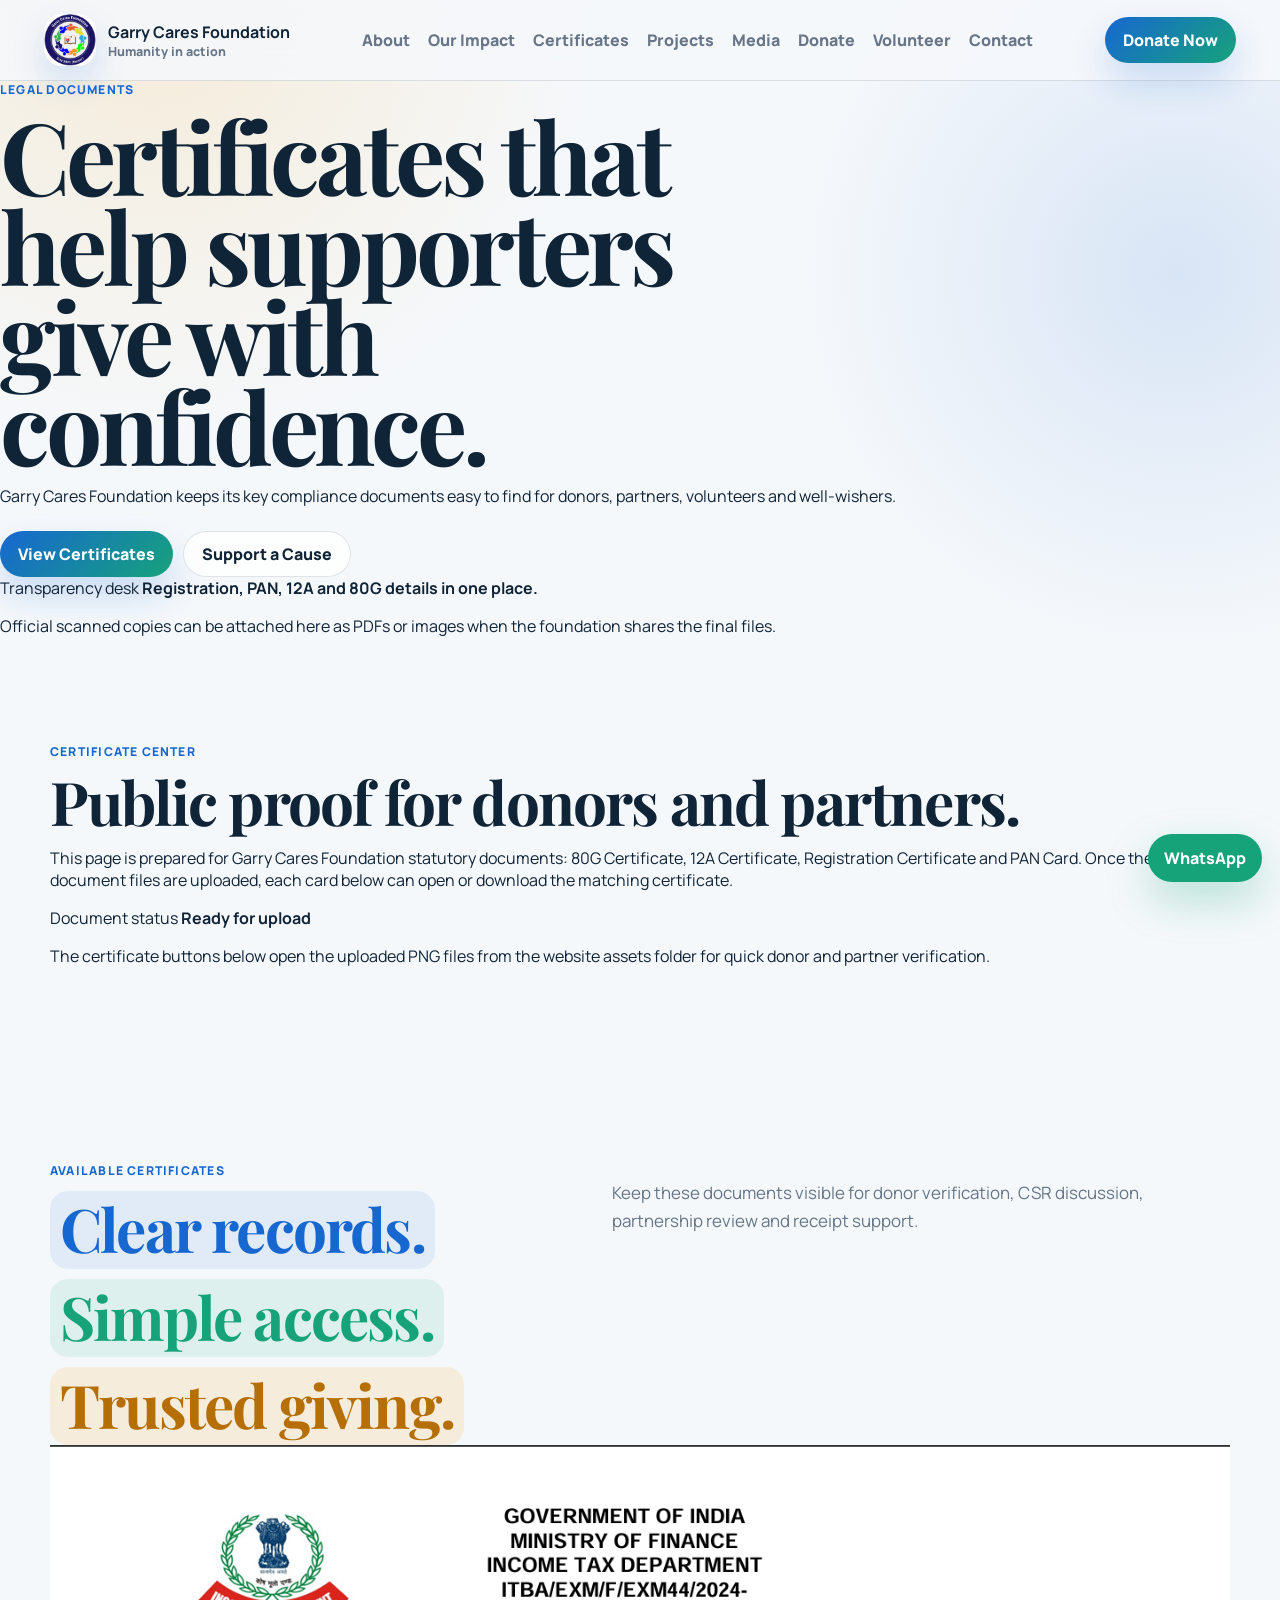
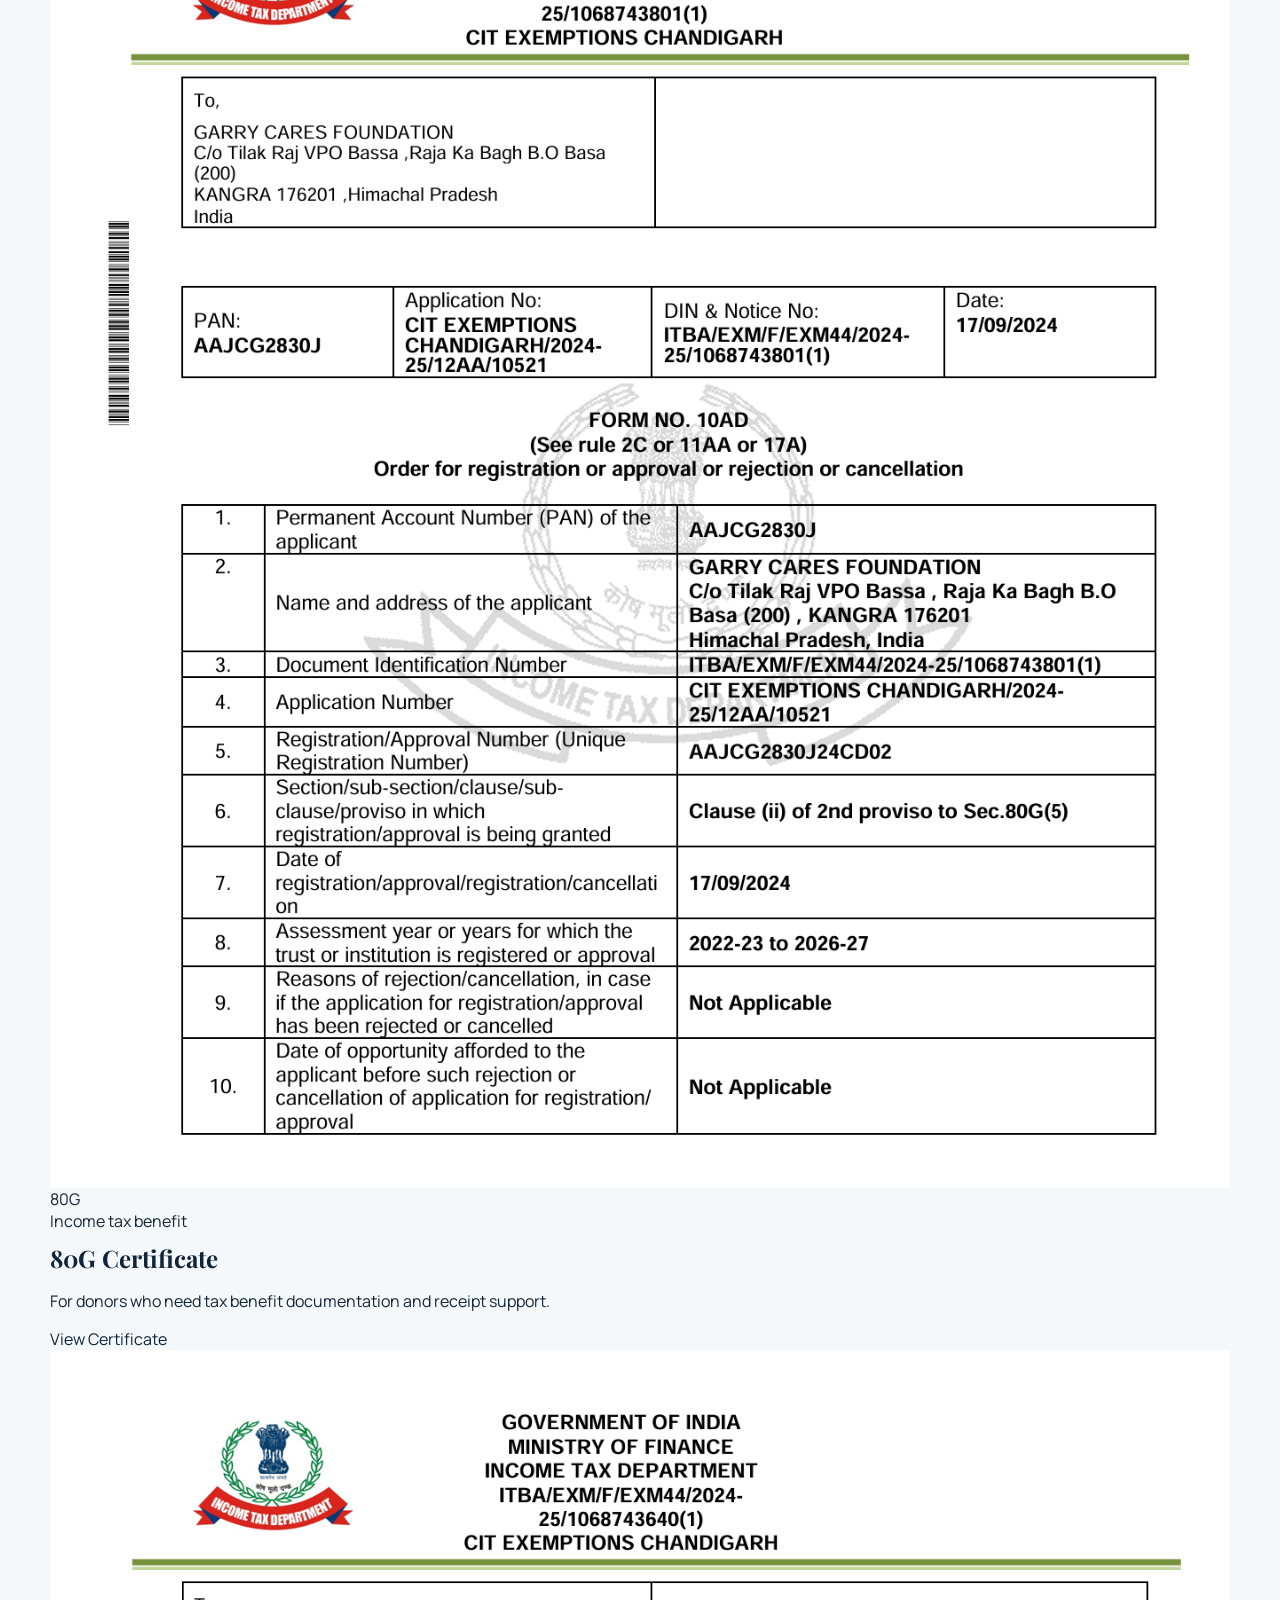
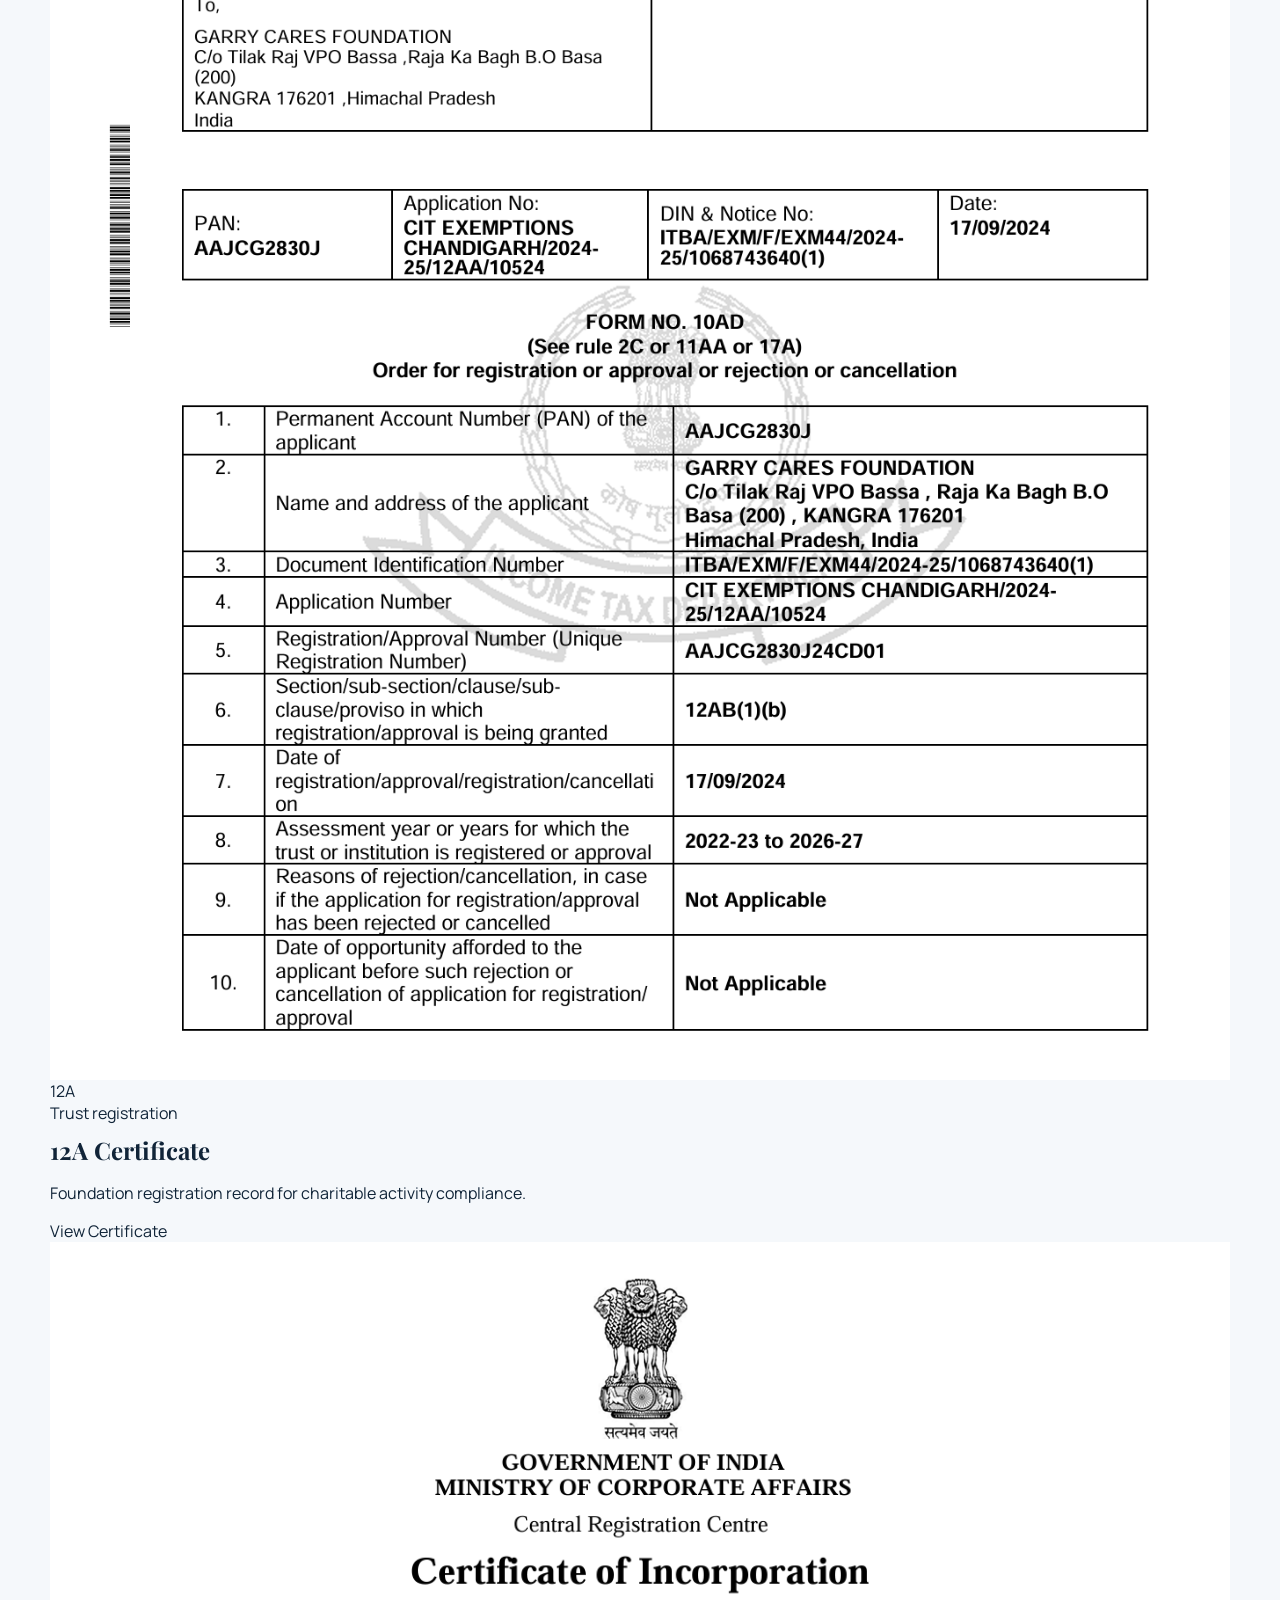
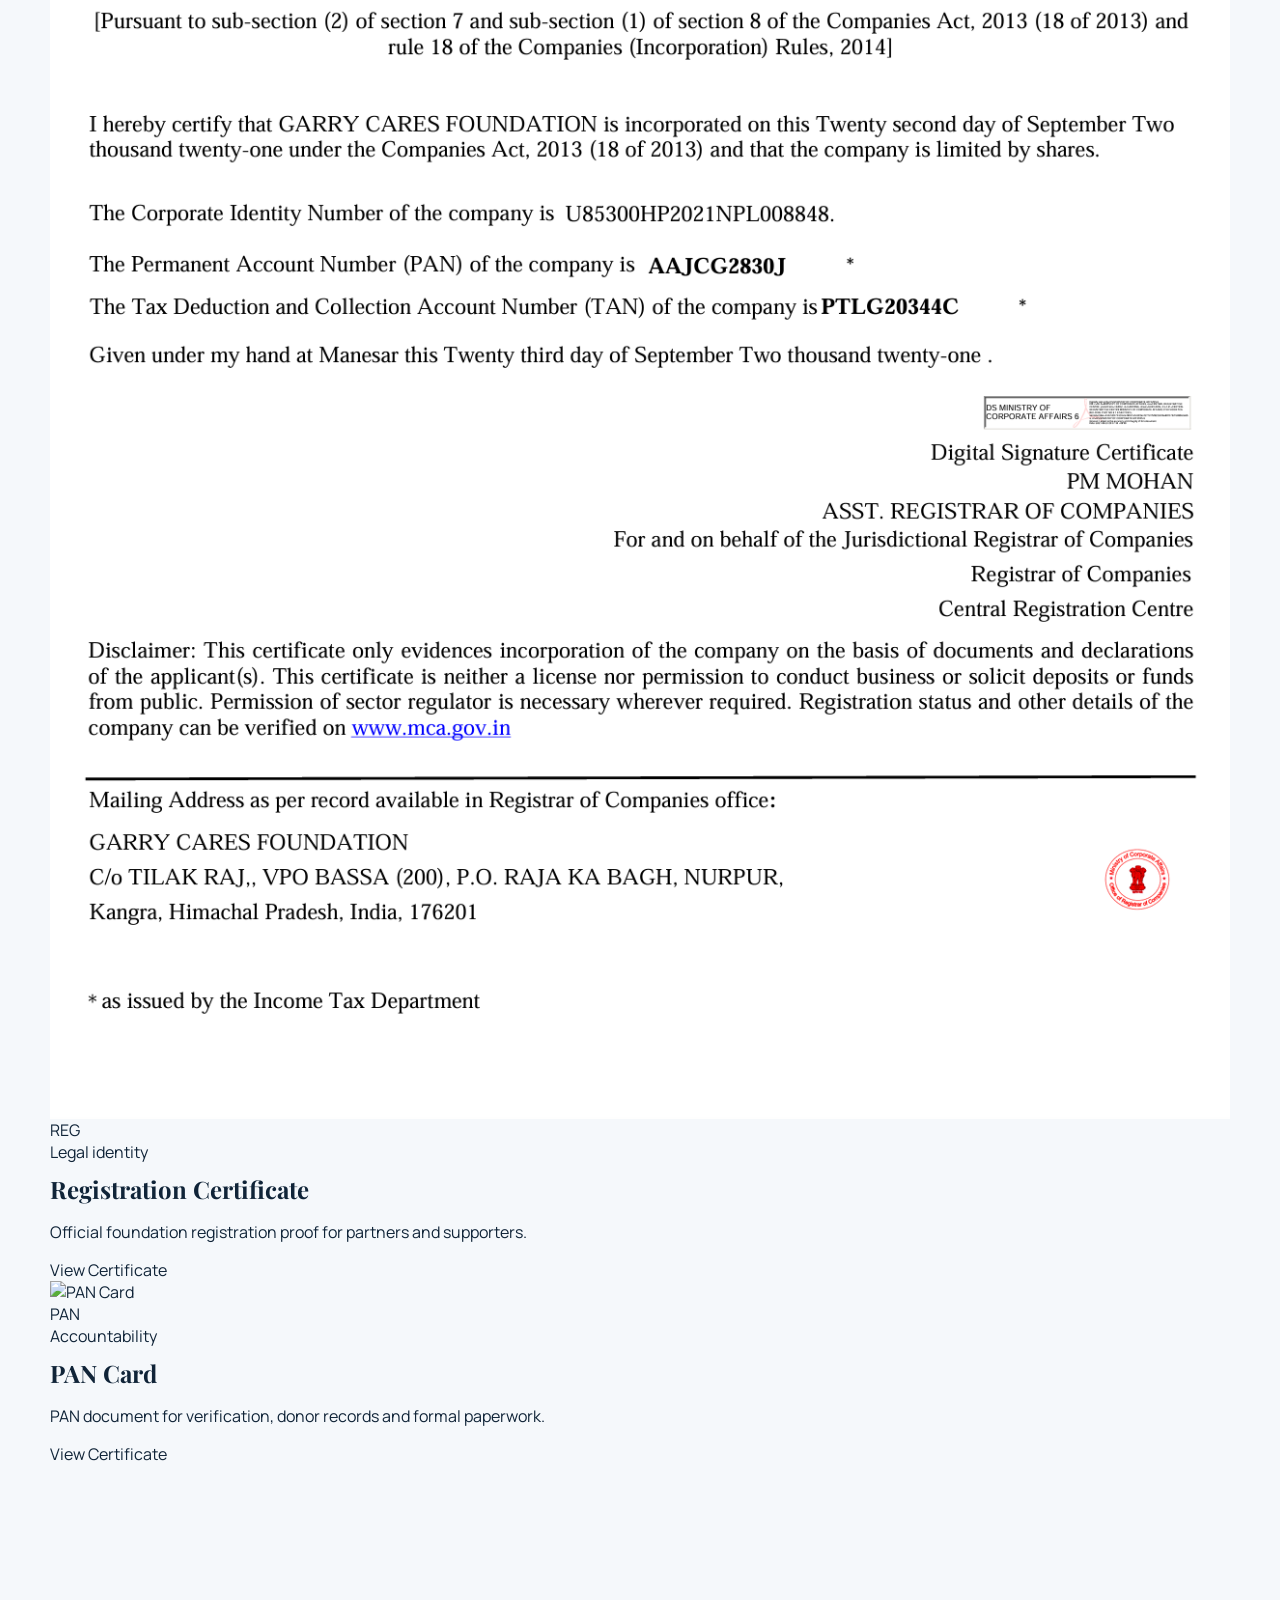
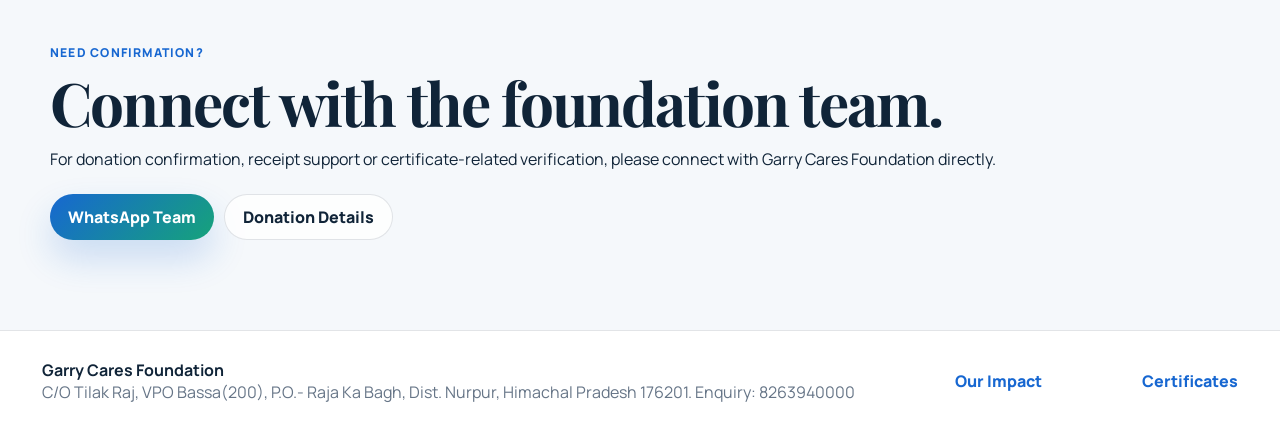
==== certificates.html @ b63470af "Add files via upload" ====
<!doctype html>
<html lang="en">
  <head>
    <meta charset="UTF-8" />
    <meta name="viewport" content="width=device-width, initial-scale=1.0" />
    <meta
      name="description"
      content="View Garry Cares Foundation certificates and statutory documents including 80G Certificate, 12A Certificate, Registration Certificate and PAN Card."
    />
    <title>Certificates | Garry Cares Foundation</title>
    <link rel="preconnect" href="https://fonts.googleapis.com" />
    <link rel="preconnect" href="https://fonts.gstatic.com" crossorigin />
    <link
      href="https://fonts.googleapis.com/css2?family=Manrope:wght@400;600;700;800&family=Playfair+Display:wght@700;800&display=swap"
      rel="stylesheet"
    />
    <link rel="stylesheet" href="styles.css" />
  </head>
  <body>
    <header class="site-header">
      <a class="brand" href="index.html" aria-label="Garry Cares Foundation home">
        <span class="brand-mark"><img src="assets/GCF_logo.png" alt="" /></span>
        <span><strong>Garry Cares Foundation</strong><small>Humanity in action</small></span>
      </a>
      <nav class="desktop-nav" aria-label="Primary navigation">
        <a href="index.html#about">About</a>
        <a href="impact.html">Our Impact</a>
        <a href="certificates.html" aria-current="page">Certificates</a>
        <a href="index.html#projects">Projects</a>
        <a href="media.html">Media</a>
        <a href="donate.html">Donate</a>
        <a href="index.html#volunteer">Volunteer</a>
        <a href="index.html#contact">Contact</a>
      </nav>
      <a class="header-cta" href="donate.html">Donate Now</a>
      <button class="menu-button" type="button" aria-label="Open menu" aria-expanded="false"><span></span><span></span><span></span></button>
    </header>

    <nav class="mobile-menu" aria-label="Mobile navigation" hidden>
      <a href="index.html#about">About</a>
      <a href="impact.html">Our Impact</a>
      <a href="certificates.html" aria-current="page">Certificates</a>
      <a href="index.html#projects">Projects</a>
      <a href="media.html">Media</a>
      <a href="donate.html">Donate</a>
      <a href="index.html#volunteer">Volunteer</a>
      <a href="index.html#contact">Contact</a>
    </nav>

    <main>
      <section class="certificates-hero">
        <div>
          <p class="eyebrow">Legal documents</p>
          <h1>Certificates that help supporters give with confidence.</h1>
          <p>
            Garry Cares Foundation keeps its key compliance documents easy to
            find for donors, partners, volunteers and well-wishers.
          </p>
          <div class="hero-actions">
            <a class="primary-button" href="#certificate-list">View Certificates</a>
            <a class="secondary-button" href="donate.html">Support a Cause</a>
          </div>
        </div>
        <aside class="certificate-trust-card">
          <span>Transparency desk</span>
          <strong>Registration, PAN, 12A and 80G details in one place.</strong>
          <p>
            Official scanned copies can be attached here as PDFs or images when
            the foundation shares the final files.
          </p>
        </aside>
      </section>

      <section class="section certificate-intro-section">
        <div class="certificate-intro-card">
          <p class="eyebrow">Certificate center</p>
          <h2>Public proof for donors and partners.</h2>
          <p>
            This page is prepared for Garry Cares Foundation statutory documents:
            80G Certificate, 12A Certificate, Registration Certificate and PAN
            Card. Once the official document files are uploaded, each card below
            can open or download the matching certificate.
          </p>
        </div>
        <div class="certificate-note-card">
          <span>Document status</span>
          <strong>Ready for upload</strong>
          <p>
            The certificate buttons below open the uploaded PNG files from the
            website assets folder for quick donor and partner verification.
          </p>
        </div>
      </section>

      <section class="section certificates-section" id="certificate-list">
        <div class="section-heading">
          <div>
            <p class="eyebrow">Available certificates</p>
            <h2 class="color-statement">
              <span>Clear records.</span>
              <span>Simple access.</span>
              <span>Trusted giving.</span>
            </h2>
          </div>
          <p>
            Keep these documents visible for donor verification, CSR discussion,
            partnership review and receipt support.
          </p>
        </div>

        <div class="certificate-grid">
          <article class="certificate-card certificate-80g">
            <a class="certificate-preview" href="assets/80%20G%20Gertificate.png" target="_blank" rel="noopener noreferrer" aria-label="Open 80G Certificate">
              <img src="assets/80%20G%20Gertificate.png" alt="80G Certificate" />
            </a>
            <div class="certificate-icon">80G</div>
            <span>Income tax benefit</span>
            <h3>80G Certificate</h3>
            <p>For donors who need tax benefit documentation and receipt support.</p>
            <a class="certificate-action" href="assets/80%20G%20Gertificate.png" target="_blank" rel="noopener noreferrer">View Certificate</a>
          </article>
          <article class="certificate-card certificate-12a">
            <a class="certificate-preview" href="assets/12%20A%20Certificate.png" target="_blank" rel="noopener noreferrer" aria-label="Open 12A Certificate">
              <img src="assets/12%20A%20Certificate.png" alt="12A Certificate" />
            </a>
            <div class="certificate-icon">12A</div>
            <span>Trust registration</span>
            <h3>12A Certificate</h3>
            <p>Foundation registration record for charitable activity compliance.</p>
            <a class="certificate-action" href="assets/12%20A%20Certificate.png" target="_blank" rel="noopener noreferrer">View Certificate</a>
          </article>
          <article class="certificate-card certificate-registration">
            <a class="certificate-preview" href="assets/Registration.png" target="_blank" rel="noopener noreferrer" aria-label="Open Registration Certificate">
              <img src="assets/Registration.png" alt="Registration Certificate" />
            </a>
            <div class="certificate-icon">REG</div>
            <span>Legal identity</span>
            <h3>Registration Certificate</h3>
            <p>Official foundation registration proof for partners and supporters.</p>
            <a class="certificate-action" href="assets/Registration.png" target="_blank" rel="noopener noreferrer">View Certificate</a>
          </article>
          <article class="certificate-card certificate-pan">
            <a class="certificate-preview" href="assets/pan%20card.png" target="_blank" rel="noopener noreferrer" aria-label="Open PAN Card">
              <img src="assets/pan%20card.png" alt="PAN Card" />
            </a>
            <div class="certificate-icon">PAN</div>
            <span>Accountability</span>
            <h3>PAN Card</h3>
            <p>PAN document for verification, donor records and formal paperwork.</p>
            <a class="certificate-action" href="assets/pan%20card.png" target="_blank" rel="noopener noreferrer">View Certificate</a>
          </article>
        </div>
      </section>

      <section class="section certificate-help-section">
        <div>
          <p class="eyebrow">Need confirmation?</p>
          <h2>Connect with the foundation team.</h2>
        </div>
        <div class="certificate-help-card">
          <p>
            For donation confirmation, receipt support or certificate-related
            verification, please connect with Garry Cares Foundation directly.
          </p>
          <div class="hero-actions">
            <a class="primary-button" href="https://wa.me/918263940000?text=Hello%20Garry%20Cares%20Foundation%2C%20I%20want%20certificate%20verification%20support" target="_blank" rel="noopener noreferrer">WhatsApp Team</a>
            <a class="secondary-button" href="donate.html">Donation Details</a>
          </div>
        </div>
      </section>
    </main>

    <a class="whatsapp-float" href="https://wa.me/918263940000?text=Hello%20Garry%20Cares%20Foundation%2C%20I%20want%20to%20connect" target="_blank" rel="noopener noreferrer">WhatsApp</a>

    <footer class="site-footer">
      <div>
        <strong>Garry Cares Foundation</strong>
        <span>C/O Tilak Raj, VPO Bassa(200), P.O.- Raja Ka Bagh, Dist. Nurpur, Himachal Pradesh 176201. Enquiry: 8263940000</span>
      </div>
      <a href="impact.html">Our Impact</a>
      <a href="certificates.html">Certificates</a>
    </footer>

    <script src="script.js"></script>
  </body>
</html>
---- styles.css ----
:root {
  --ink: #102438;
  --muted: #667587;
  --paper: #ffffff;
  --soft: #f5f8fb;
  --line: rgba(16, 36, 56, 0.12);
  --blue: #1767d1;
  --green: #16a37a;
  --gold: #f5b84b;
  --coral: #e96f5b;
  --shadow: 0 28px 80px rgba(16, 36, 56, 0.13);
  --radius: 24px;
}

* {
  box-sizing: border-box;
}

html {
  scroll-behavior: smooth;
}

body {
  margin: 0;
  color: var(--ink);
  background:
    radial-gradient(circle at 12% 0%, rgba(245, 184, 75, 0.2), transparent 28rem),
    radial-gradient(circle at 92% 4%, rgba(23, 103, 209, 0.13), transparent 24rem),
    var(--soft);
  font-family: "Manrope", system-ui, sans-serif;
}

img {
  display: block;
  width: 100%;
}

a {
  color: inherit;
  text-decoration: none;
}

.site-header {
  position: sticky;
  z-index: 10;
  top: 0;
  display: flex;
  align-items: center;
  justify-content: space-between;
  gap: 18px;
  padding: 14px clamp(16px, 4vw, 44px);
  border-bottom: 1px solid var(--line);
  background: rgba(245, 248, 251, 0.88);
  backdrop-filter: blur(18px);
}

.brand {
  display: inline-flex;
  align-items: center;
  gap: 12px;
  min-width: 0;
}

.brand-mark {
  display: grid;
  width: 52px;
  height: 52px;
  place-items: center;
  border-radius: 18px;
  background: #fff;
  box-shadow: 0 16px 34px rgba(23, 103, 209, 0.16);
}

.brand-mark img {
  width: 100%;
  height: 100%;
  border-radius: inherit;
  object-fit: contain;
}

.brand strong,
.brand small {
  display: block;
}

.brand small {
  color: var(--muted);
  font-size: 0.78rem;
  font-weight: 800;
}

.desktop-nav {
  display: flex;
  flex-wrap: wrap;
  justify-content: center;
  gap: 10px 18px;
  color: var(--muted);
  font-weight: 900;
}

.desktop-nav a:hover {
  color: var(--blue);
}

.primary-button,
.secondary-button,
.header-cta {
  display: inline-flex;
  align-items: center;
  justify-content: center;
  min-height: 46px;
  border-radius: 999px;
  padding: 0 18px;
  font-weight: 900;
  text-align: center;
}

.primary-button,
.header-cta {
  border: 0;
  color: #fff;
  background: linear-gradient(135deg, var(--blue), var(--green));
  box-shadow: 0 18px 36px rgba(23, 103, 209, 0.2);
  transition: transform 0.2s ease, box-shadow 0.2s ease, filter 0.2s ease;
}

.secondary-button {
  border: 1px solid var(--line);
  background: rgba(255, 255, 255, 0.78);
  transition: transform 0.2s ease, border-color 0.2s ease, background 0.2s ease;
}

.primary-button:hover,
.header-cta:hover {
  transform: translateY(-2px);
  box-shadow: 0 22px 46px rgba(23, 103, 209, 0.28);
  filter: saturate(1.08);
}

.secondary-button:hover {
  transform: translateY(-2px);
  border-color: rgba(23, 103, 209, 0.28);
  background: #fff;
}

.menu-button {
  display: none;
  width: 44px;
  height: 44px;
  border: 1px solid var(--line);
  border-radius: 14px;
  background: var(--paper);
}

.menu-button span {
  display: block;
  width: 18px;
  height: 2px;
  margin: 5px auto;
  background: var(--ink);
}

.mobile-menu {
  position: fixed;
  z-index: 9;
  top: 81px;
  left: 0;
  right: 0;
  display: grid;
  gap: 8px;
  padding: 14px;
  border-bottom: 1px solid var(--line);
  background: rgba(245, 248, 251, 0.96);
}

.mobile-menu[hidden] {
  display: none;
}

.mobile-menu a {
  border: 1px solid var(--line);
  border-radius: 14px;
  background: var(--paper);
  padding: 12px;
  font-weight: 900;
}

.hero,
.section {
  width: min(1180px, calc(100% - 32px));
  margin: 0 auto;
}

.hero {
  display: grid;
  grid-template-columns: minmax(0, 0.95fr) minmax(330px, 0.75fr);
  gap: clamp(24px, 5vw, 64px);
  align-items: center;
  min-height: calc(100vh - 82px);
  padding: 44px 0;
}

.eyebrow {
  margin: 0 0 12px;
  color: var(--blue);
  font-size: 0.76rem;
  font-weight: 900;
  letter-spacing: 0.1em;
  text-transform: uppercase;
}

h1,
h2,
h3 {
  font-family: "Playfair Display", Georgia, serif;
}

h1 {
  max-width: 830px;
  margin: 0;
  font-size: clamp(3.2rem, 7.8vw, 7rem);
  line-height: 0.9;
  letter-spacing: -0.04em;
}

h2 {
  margin: 0;
  font-size: clamp(2rem, 4.7vw, 4.4rem);
  line-height: 0.98;
  letter-spacing: -0.03em;
}

.color-statement {
  display: flex;
  flex-wrap: wrap;
  gap: 10px 14px;
  line-height: 1.08;
}

.color-statement span {
  position: relative;
  display: inline-block;
  border-radius: 18px;
  padding: 5px 10px 8px;
}

.color-statement span:nth-child(1) {
  color: var(--blue);
  background: rgba(23, 103, 209, 0.09);
}

.color-statement span:nth-child(2) {
  color: var(--green);
  background: rgba(22, 163, 122, 0.1);
}

.color-statement span:nth-child(3) {
  color: #b56f06;
  background: rgba(245, 184, 75, 0.18);
}

h3 {
  margin: 10px 0 8px;
  font-size: 1.5rem;
}

.hero-copy > p:not(.eyebrow),
.section-heading > p,
.tracker-copy p,
.donate-copy p,
.volunteer-copy p,
.founder-card p {
  color: var(--muted);
  font-size: 1.06rem;
  line-height: 1.65;
}

.hero-actions,
.trust-strip {
  display: flex;
  flex-wrap: wrap;
  gap: 10px;
  margin-top: 24px;
}

.trust-strip span {
  border: 1px solid var(--line);
  border-radius: 999px;
  background: rgba(255, 255, 255, 0.75);
  padding: 9px 12px;
  color: var(--muted);
  font-weight: 900;
  transition: transform 0.2s ease, color 0.2s ease, border-color 0.2s ease;
}

.trust-strip span:hover {
  transform: translateY(-3px);
  border-color: rgba(22, 163, 122, 0.3);
  color: var(--green);
}

.hero-panel {
  position: relative;
  min-height: 580px;
  overflow: hidden;
  border: 1px solid var(--line);
  border-radius: 34px;
  background: var(--paper);
  box-shadow: var(--shadow);
  transition: transform 0.28s ease, box-shadow 0.28s ease;
}

.hero-panel:hover {
  transform: translateY(-6px);
  box-shadow: 0 34px 90px rgba(16, 36, 56, 0.18);
}

.hero-image {
  height: 100%;
  min-height: 580px;
  background:
    linear-gradient(180deg, transparent 42%, rgba(16, 36, 56, 0.7)),
    url("https://images.unsplash.com/photo-1488521787991-ed7bbaae773c?auto=format&fit=crop&w=1100&q=80") center/cover;
}

.impact-ticket {
  position: absolute;
  left: 18px;
  right: 18px;
  bottom: 18px;
  border: 1px solid rgba(255, 255, 255, 0.6);
  border-radius: 24px;
  background: rgba(255, 255, 255, 0.88);
  backdrop-filter: blur(14px);
  padding: 18px;
  box-shadow: 0 22px 50px rgba(16, 36, 56, 0.2);
}

.impact-ticket span,
.project-grid span,
.founder-card span,
.testimonial-card span {
  color: var(--blue);
  font-size: 0.75rem;
  font-weight: 900;
  letter-spacing: 0.08em;
  text-transform: uppercase;
}

.impact-ticket strong {
  display: block;
  margin: 8px 0 6px;
  font-size: 1.35rem;
}

.section {
  padding: clamp(48px, 7vw, 90px) 0;
}

.section-heading,
.tracker-section,
.donate-section,
.about-section,
.founder-section,
.volunteer-section {
  display: grid;
  grid-template-columns: minmax(0, 0.78fr) minmax(320px, 0.9fr);
  gap: 26px;
  align-items: start;
}

.stats-grid,
.project-grid,
.about-values-grid,
.transparency-grid {
  display: grid;
  gap: 16px;
  margin-top: 28px;
}

.stats-grid {
  grid-template-columns: repeat(4, minmax(0, 1fr));
}

.stats-grid article,
.project-grid article,
.about-values-grid article,
.tracker-list article,
.transparency-grid article,
.founder-card,
.testimonial-card,
.volunteer-form,
.donation-calculator {
  border: 1px solid var(--line);
  border-radius: var(--radius);
  background: rgba(255, 255, 255, 0.84);
  box-shadow: 0 20px 54px rgba(16, 36, 56, 0.08);
}

.stats-grid article {
  position: relative;
  overflow: hidden;
  padding: 22px;
  transition: transform 0.24s ease, box-shadow 0.24s ease;
}

.stats-grid article::before,
.about-values-grid article::before,
.project-grid article::before {
  position: absolute;
  inset: 0 0 auto;
  height: 7px;
  background: var(--card-accent, linear-gradient(90deg, var(--blue), var(--green)));
  content: "";
}

.stats-grid article:hover {
  transform: translateY(-7px);
  box-shadow: var(--shadow);
}

.stats-grid strong {
  display: block;
  color: var(--stat-color, var(--blue));
  font-size: clamp(2rem, 5vw, 4rem);
  line-height: 1;
}

.stat-years {
  --card-accent: linear-gradient(90deg, #1767d1, #6d5dfc);
  --stat-color: #1767d1;
}

.stat-students {
  --card-accent: linear-gradient(90deg, #16a37a, #f5b84b);
  --stat-color: #16a37a;
}

.stat-medical {
  --card-accent: linear-gradient(90deg, #e96f5b, #f5b84b);
  --stat-color: #e96f5b;
}

.stat-ration {
  --card-accent: linear-gradient(90deg, #6d5dfc, #1767d1);
  --stat-color: #6d5dfc;
}

.stats-grid span,
.project-grid p,
.about-copy p,
.about-values-grid p,
.tracker-list p,
.transparency-grid span,
.testimonial-card p {
  color: var(--muted);
  line-height: 1.55;
}

.project-grid {
  grid-template-columns: repeat(3, minmax(0, 1fr));
}

.about-section {
  align-items: stretch;
}

.about-copy {
  border: 1px solid var(--line);
  border-radius: 34px;
  background:
    radial-gradient(circle at 90% 8%, rgba(245, 184, 75, 0.2), transparent 15rem),
    var(--paper);
  padding: clamp(24px, 5vw, 44px);
  box-shadow: var(--shadow);
}

.about-values-grid {
  margin-top: 0;
}

.about-values-grid article {
  position: relative;
  overflow: hidden;
  padding: 22px;
  transition: transform 0.22s ease, box-shadow 0.22s ease;
}

.about-values-grid article:hover {
  transform: translateY(-5px);
  box-shadow: var(--shadow);
}

.about-values-grid span {
  color: var(--blue);
  font-size: 0.74rem;
  font-weight: 900;
  letter-spacing: 0.08em;
  text-transform: uppercase;
}

.about-values-grid strong {
  display: block;
  margin: 10px 0 8px;
  font-size: 1.12rem;
  line-height: 1.32;
}

.project-grid article,
.transparency-grid article {
  position: relative;
  overflow: hidden;
  padding: 22px;
  transition: transform 0.22s ease, box-shadow 0.22s ease;
}

.project-grid article:hover,
.transparency-grid article:hover {
  transform: translateY(-7px);
  box-shadow: var(--shadow);
}

.card-icon {
  display: grid;
  width: 50px;
  height: 50px;
  margin-bottom: 14px;
  place-items: center;
  border-radius: 18px;
  color: #fff;
  background: var(--card-accent, linear-gradient(135deg, var(--blue), var(--green)));
  font-family: "Manrope", system-ui, sans-serif;
  font-size: 0.82rem;
  font-weight: 900;
  box-shadow: 0 14px 30px rgba(16, 36, 56, 0.12);
}

.mission-card,
.project-training,
.project-environment {
  --card-accent: linear-gradient(135deg, #1767d1, #16a37a);
}

.vision-card,
.project-kanyadaan,
.project-ration {
  --card-accent: linear-gradient(135deg, #e96f5b, #f5b84b);
}

.objectives-card,
.project-medical,
.project-blood {
  --card-accent: linear-gradient(135deg, #6d5dfc, #1767d1);
}

.project-grid article {
  background:
    radial-gradient(circle at 94% 0%, rgba(245, 184, 75, 0.12), transparent 11rem),
    rgba(255, 255, 255, 0.9);
}

.project-grid article:hover .card-icon,
.about-values-grid article:hover .card-icon {
  transform: rotate(-3deg) scale(1.05);
}

.tracker-section,
.donate-section,
.volunteer-section {
  border: 1px solid var(--line);
  border-radius: 34px;
  background:
    radial-gradient(circle at 90% 10%, rgba(23, 103, 209, 0.16), transparent 20rem),
    radial-gradient(circle at 8% 90%, rgba(245, 184, 75, 0.18), transparent 18rem),
    rgba(255, 255, 255, 0.92);
  padding: clamp(24px, 5vw, 54px);
  box-shadow: var(--shadow);
}

.tracker-list {
  display: grid;
  gap: 14px;
}

.tracker-list article {
  position: relative;
  overflow: hidden;
  padding: 18px;
  transition: transform 0.22s ease, box-shadow 0.22s ease;
}

.tracker-list article:hover {
  transform: translateX(6px);
  box-shadow: 0 22px 54px rgba(16, 36, 56, 0.12);
}

.tracker-list article > span,
.tracker-list strong {
  display: block;
  font-weight: 900;
}

.tracker-list strong {
  margin-top: 8px;
  color: var(--green);
  font-size: 2rem;
}

.tracker-list div {
  overflow: hidden;
  height: 10px;
  margin: 10px 0;
  border-radius: 999px;
  background: #dbe5ef;
}

.tracker-list i {
  display: block;
  height: 100%;
  border-radius: inherit;
  background: linear-gradient(90deg, var(--blue), var(--green));
  box-shadow: 0 0 18px rgba(22, 163, 122, 0.28);
}

.donation-contact {
  display: grid;
  width: fit-content;
  margin-top: 20px;
  border-radius: 18px;
  background:
    linear-gradient(#eaf5ff, #eaf5ff) padding-box,
    linear-gradient(135deg, var(--blue), var(--green)) border-box;
  border: 1px solid transparent;
  padding: 14px 16px;
  box-shadow: 0 14px 32px rgba(23, 103, 209, 0.12);
}

.donation-contact span {
  color: var(--blue);
  font-size: 1.4rem;
  font-weight: 900;
}

.donation-calculator,
.volunteer-form {
  display: grid;
  gap: 14px;
  padding: 22px;
  transition: transform 0.24s ease, box-shadow 0.24s ease;
}

.donation-calculator:hover,
.volunteer-form:hover {
  transform: translateY(-5px);
  box-shadow: var(--shadow);
}

label {
  display: grid;
  gap: 7px;
  color: var(--muted);
  font-size: 0.82rem;
  font-weight: 900;
  letter-spacing: 0.06em;
  text-transform: uppercase;
}

input,
select {
  width: 100%;
  border: 1px solid var(--line);
  border-radius: 15px;
  background: #fff;
  padding: 13px 14px;
  color: var(--ink);
  font: inherit;
  outline: none;
}

input:focus,
select:focus {
  border-color: rgba(23, 103, 209, 0.45);
  box-shadow: 0 0 0 4px rgba(23, 103, 209, 0.1);
}

.impact-result {
  border-radius: 20px;
  background:
    radial-gradient(circle at 90% 0%, rgba(245, 184, 75, 0.26), transparent 12rem),
    #effaf6;
  padding: 18px;
}

.impact-result span {
  color: var(--green);
  font-size: 0.76rem;
  font-weight: 900;
  letter-spacing: 0.08em;
  text-transform: uppercase;
}

.impact-result strong {
  display: block;
  margin: 8px 0;
  font-size: 1.15rem;
}

.impact-result p {
  margin: 0;
  color: var(--muted);
  line-height: 1.55;
}

.transparency-grid {
  grid-template-columns: repeat(4, minmax(0, 1fr));
}

.transparency-grid article::before {
  position: absolute;
  inset: 0 0 auto;
  height: 6px;
  background: linear-gradient(90deg, var(--green), var(--gold));
  content: "";
}

.transparency-grid strong {
  display: block;
  margin-bottom: 8px;
}

.founder-card,
.testimonial-card {
  padding: 26px;
  transition: transform 0.24s ease, box-shadow 0.24s ease;
}

.founder-card:hover,
.testimonial-card:hover {
  transform: translateY(-6px);
  box-shadow: var(--shadow);
}

.testimonial-card {
  color: #fff;
  background:
    radial-gradient(circle at 90% 0%, rgba(245, 184, 75, 0.22), transparent 13rem),
    linear-gradient(135deg, #102438, #1767d1);
}

.testimonial-card span,
.testimonial-card p {
  color: rgba(255, 255, 255, 0.82);
}

.testimonial-card p {
  margin: 12px 0;
  font-size: 1.2rem;
}

.whatsapp-float {
  position: fixed;
  z-index: 12;
  right: 18px;
  bottom: 18px;
  border-radius: 999px;
  color: #fff;
  background: #16a37a;
  padding: 13px 16px;
  font-weight: 900;
  box-shadow: 0 18px 44px rgba(22, 163, 122, 0.28);
}

.site-footer {
  display: flex;
  align-items: center;
  justify-content: space-between;
  gap: 18px;
  padding: 28px clamp(16px, 4vw, 42px);
  border-top: 1px solid var(--line);
  background: #ffffff;
}

.site-footer strong,
.site-footer span {
  display: block;
}

.site-footer span {
  color: var(--muted);
}

.site-footer a {
  color: var(--blue);
  font-weight: 900;
}

.donate-hero {
  display: grid;
  grid-template-columns: minmax(0, 0.8fr) minmax(430px, 0.7fr);
  gap: clamp(22px, 5vw, 54px);
  align-items: center;
  width: min(1180px, calc(100% - 32px));
  margin: 0 auto;
  padding: clamp(46px, 8vw, 96px) 0 34px;
}

.donate-hero h1 {
  font-size: clamp(3rem, 7vw, 6.4rem);
}

.donate-hero p {
  max-width: 720px;
  color: var(--muted);
  font-size: 1.08rem;
  line-height: 1.7;
}

.donate-hero-card {
  position: relative;
  overflow: hidden;
  border: 1px solid var(--line);
  border-radius: 30px;
  background:
    radial-gradient(circle at 88% 10%, rgba(245, 184, 75, 0.38), transparent 12rem),
    linear-gradient(135deg, #102438, #1767d1);
  color: #fff;
  padding: 26px;
  box-shadow: var(--shadow);
}

.donate-hero-card span,
.campaign-card > span {
  display: block;
  color: var(--blue);
  font-size: 0.74rem;
  font-weight: 900;
  letter-spacing: 0.08em;
  text-transform: uppercase;
}

.donate-hero-card span {
  color: rgba(255, 255, 255, 0.72);
}

.donate-hero-card strong {
  display: block;
  margin: 12px 0;
  font-size: clamp(2rem, 5vw, 3.2rem);
  line-height: 1;
}

.donate-hero-card p {
  margin: 0;
  color: rgba(255, 255, 255, 0.78);
}

.donate-photo-card {
  display: block;
  min-height: 0;
  padding: 0;
}

.donate-photo-card img {
  width: 100%;
  height: auto;
  min-height: 0;
  object-fit: contain;
}

.donate-photo-card::after {
  display: none;
}

.donate-photo-overlay {
  position: static;
  z-index: 1;
  border-top: 1px solid rgba(255, 255, 255, 0.18);
  background: linear-gradient(135deg, #102438, #1767d1);
  padding: 18px 20px;
}

.donate-photo-overlay strong {
  font-size: clamp(1.8rem, 4vw, 2.6rem);
}

.donate-photo-overlay p {
  font-size: 0.95rem;
  line-height: 1.45;
}

.bank-details-section {
  display: grid;
  grid-template-columns: minmax(0, 0.55fr) minmax(360px, 0.75fr);
  gap: 22px;
  align-items: stretch;
}

.bank-copy,
.bank-card {
  border: 1px solid var(--line);
  border-radius: 34px;
  background: rgba(255, 255, 255, 0.9);
  box-shadow: var(--shadow);
}

.bank-copy {
  padding: clamp(22px, 5vw, 42px);
}

.bank-copy p {
  color: var(--muted);
  line-height: 1.65;
}

.bank-card {
  overflow: hidden;
  padding: 20px;
}

.bank-card dl {
  display: grid;
  gap: 10px;
  margin: 0 0 18px;
}

.bank-card dl div {
  display: grid;
  grid-template-columns: minmax(130px, 0.45fr) minmax(0, 0.55fr);
  gap: 12px;
  align-items: center;
  border: 1px solid var(--line);
  border-radius: 18px;
  background:
    linear-gradient(90deg, rgba(23, 103, 209, 0.08), transparent),
    #fff;
  padding: 13px 14px;
}

.bank-card dt,
.bank-card dd {
  margin: 0;
}

.bank-card dt {
  color: var(--muted);
  font-size: 0.78rem;
  font-weight: 900;
  letter-spacing: 0.06em;
  text-transform: uppercase;
}

.bank-card dd {
  color: var(--ink);
  font-weight: 900;
  overflow-wrap: anywhere;
}

.campaign-grid {
  display: grid;
  grid-template-columns: repeat(4, minmax(0, 1fr));
  gap: 16px;
  margin-top: 30px;
}

.campaign-card {
  position: relative;
  display: flex;
  overflow: hidden;
  flex-direction: column;
  min-height: 430px;
  border: 1px solid var(--line);
  border-radius: 26px;
  background:
    radial-gradient(circle at 88% 0%, rgba(23, 103, 209, 0.08), transparent 12rem),
    rgba(255, 255, 255, 0.9);
  padding: 20px;
  box-shadow: 0 20px 54px rgba(16, 36, 56, 0.08);
  transition: transform 0.24s ease, box-shadow 0.24s ease, border-color 0.24s ease;
}

.campaign-card::before {
  position: absolute;
  inset: 0 0 auto;
  height: 7px;
  background: var(--campaign-accent, linear-gradient(90deg, var(--blue), var(--green), var(--gold)));
  content: "";
}

.campaign-card:hover {
  transform: translateY(-7px);
  border-color: rgba(23, 103, 209, 0.32);
  box-shadow: var(--shadow);
}

.campaign-card.featured {
  color: #fff;
  background:
    radial-gradient(circle at 90% 6%, rgba(245, 184, 75, 0.24), transparent 13rem),
    linear-gradient(135deg, #102438, #1767d1);
}

.kanyadaan-card {
  --campaign-accent: linear-gradient(90deg, #e96f5b, #f5b84b);
}

.education-card {
  --campaign-accent: linear-gradient(90deg, #1767d1, #16a37a);
}

.medical-card {
  --campaign-accent: linear-gradient(90deg, #1767d1, #6d5dfc);
}

.shagun-card {
  --campaign-accent: linear-gradient(90deg, #f5b84b, #16a37a);
}

.blood-card {
  --campaign-accent: linear-gradient(90deg, #e96f5b, #c82f4f);
}

.beti-card {
  --campaign-accent: linear-gradient(90deg, #6d5dfc, #e96f5b);
}

.warmth-card {
  --campaign-accent: linear-gradient(90deg, #f5b84b, #e96f5b);
}

.hygiene-card {
  --campaign-accent: linear-gradient(90deg, #16a37a, #1767d1);
}

.campaign-card.featured p,
.campaign-card.featured li {
  color: rgba(255, 255, 255, 0.8);
}

.campaign-card.featured > span {
  color: rgba(255, 255, 255, 0.68);
}

.campaign-icon {
  display: grid;
  width: 58px;
  height: 58px;
  margin-bottom: 18px;
  place-items: center;
  border-radius: 20px;
  color: #fff;
  background: var(--campaign-accent, linear-gradient(135deg, var(--blue), var(--green)));
  font-weight: 900;
  box-shadow: 0 16px 32px rgba(23, 103, 209, 0.18);
}

.campaign-card.featured .campaign-icon {
  background: rgba(255, 255, 255, 0.16);
  box-shadow: none;
}

.campaign-card h3 {
  margin-top: 8px;
  font-size: 1.45rem;
  line-height: 1.05;
}

.campaign-card p,
.campaign-card li {
  color: var(--muted);
  line-height: 1.55;
}

.campaign-card ul {
  display: grid;
  gap: 8px;
  margin: 8px 0 18px;
  padding-left: 18px;
}

.campaign-card a {
  display: inline-flex;
  align-items: center;
  justify-content: center;
  min-height: 44px;
  margin-top: auto;
  border-radius: 999px;
  border: 1px solid rgba(23, 103, 209, 0.12);
  background:
    linear-gradient(#fff, #fff) padding-box,
    var(--campaign-accent, linear-gradient(90deg, var(--blue), var(--green))) border-box;
  color: var(--blue);
  padding: 0 15px;
  font-weight: 900;
  transition: transform 0.2s ease, box-shadow 0.2s ease;
}

.campaign-card a:hover {
  transform: translateY(-2px);
  box-shadow: 0 14px 28px rgba(16, 36, 56, 0.12);
}

.campaign-card.featured a {
  background: #fff;
  color: var(--blue);
}

.idea-panel {
  overflow: hidden;
  border: 1px solid var(--line);
  border-radius: 34px;
  background:
    radial-gradient(circle at 10% 10%, rgba(22, 163, 122, 0.14), transparent 17rem),
    radial-gradient(circle at 96% 8%, rgba(245, 184, 75, 0.22), transparent 14rem),
    var(--paper);
  padding: clamp(22px, 5vw, 46px);
  box-shadow: var(--shadow);
}

.idea-list {
  display: flex;
  flex-wrap: wrap;
  gap: 10px;
  margin-top: 24px;
}

.idea-list span {
  border: 1px solid var(--line);
  border-radius: 999px;
  background: rgba(255, 255, 255, 0.82);
  padding: 12px 14px;
  color: var(--muted);
  font-weight: 900;
  transition: transform 0.2s ease, color 0.2s ease, border-color 0.2s ease;
}

.idea-list span:hover {
  transform: translateY(-3px);
  border-color: rgba(22, 163, 122, 0.32);
  color: var(--green);
}

.impact-hero {
  display: grid;
  grid-template-columns: minmax(0, 0.95fr) minmax(320px, 0.5fr);
  gap: clamp(22px, 5vw, 54px);
  align-items: end;
  width: min(1180px, calc(100% - 32px));
  margin: 0 auto;
  padding: clamp(46px, 8vw, 96px) 0 34px;
}

.impact-report-hero {
  align-items: stretch;
  min-height: calc(100vh - 82px);
  padding-bottom: clamp(34px, 6vw, 64px);
}

.impact-hero h1 {
  font-size: clamp(3rem, 7vw, 6.4rem);
}

.impact-hero p {
  max-width: 760px;
  color: var(--muted);
  font-size: 1.08rem;
  line-height: 1.7;
}

.impact-story-card {
  border: 1px solid var(--line);
  border-radius: 30px;
  background:
    radial-gradient(circle at 90% 0%, rgba(22, 163, 122, 0.22), transparent 14rem),
    var(--paper);
  padding: 26px;
  box-shadow: var(--shadow);
}

.impact-story-card span,
.impact-metric > span,
.journey-grid span {
  color: var(--blue);
  font-size: 0.74rem;
  font-weight: 900;
  letter-spacing: 0.08em;
  text-transform: uppercase;
}

.impact-story-card strong {
  display: block;
  margin: 12px 0;
  font-size: clamp(1.45rem, 3vw, 2.2rem);
  line-height: 1.1;
}

.impact-report-card {
  display: grid;
  overflow: hidden;
  grid-template-rows: minmax(360px, 1fr) auto;
  border: 1px solid var(--line);
  border-radius: 34px;
  background: var(--paper);
  box-shadow: var(--shadow);
}

.impact-report-card > div:last-child {
  padding: 22px;
}

.impact-report-card span,
.story-feature-grid span {
  color: var(--blue);
  font-size: 0.74rem;
  font-weight: 900;
  letter-spacing: 0.08em;
  text-transform: uppercase;
}

.impact-report-card strong {
  display: block;
  margin-top: 10px;
  font-size: 1.35rem;
  line-height: 1.14;
}

.impact-image-placeholder,
.story-image-placeholder {
  display: grid;
  min-height: 320px;
  place-items: center;
  background:
    linear-gradient(135deg, rgba(16, 36, 56, 0.6), rgba(23, 103, 209, 0.4)),
    radial-gradient(circle at 28% 24%, rgba(245, 184, 75, 0.32), transparent 12rem),
    #dfe9f3;
}

.impact-image-placeholder span,
.story-image-placeholder span {
  border: 1px solid rgba(255, 255, 255, 0.52);
  border-radius: 999px;
  background: rgba(255, 255, 255, 0.16);
  color: #fff;
  padding: 10px 14px;
  font-weight: 900;
  backdrop-filter: blur(10px);
}

.story-photo {
  position: relative;
  overflow: hidden;
  background: #dfe9f3;
}

.story-photo img {
  width: 100%;
  height: 100%;
  min-height: inherit;
  object-fit: cover;
  transition: transform 0.28s ease;
}

.story-photo::after {
  position: absolute;
  inset: 0;
  background: linear-gradient(180deg, transparent 42%, rgba(16, 36, 56, 0.62));
  content: "";
}

.story-photo span {
  position: absolute;
  z-index: 1;
  left: 16px;
  bottom: 16px;
}

.story-feature-grid article:hover .story-photo img {
  transform: scale(1.04);
}

.impact-report-dashboard {
  overflow: hidden;
  border-radius: 36px;
  background:
    radial-gradient(circle at 8% 8%, rgba(245, 184, 75, 0.2), transparent 18rem),
    linear-gradient(135deg, #102438, #1767d1);
  color: #fff;
  padding: clamp(24px, 5vw, 52px);
  box-shadow: var(--shadow);
}

.impact-report-heading {
  display: grid;
  grid-template-columns: minmax(0, 0.78fr) minmax(280px, 0.5fr);
  gap: 24px;
  align-items: end;
}

.impact-report-heading .eyebrow,
.impact-report-heading p {
  color: rgba(255, 255, 255, 0.76);
}

.impact-report-heading h2 {
  color: #fff;
}

.impact-report-dashboard .impact-metric {
  border-color: rgba(255, 255, 255, 0.18);
  background: rgba(255, 255, 255, 0.1);
  box-shadow: none;
  backdrop-filter: blur(14px);
}

.impact-report-dashboard .impact-metric strong,
.impact-report-dashboard .impact-metric h3 {
  color: #fff;
}

.impact-report-dashboard .impact-metric p,
.impact-report-dashboard .impact-metric > span {
  color: rgba(255, 255, 255, 0.76);
}

.impact-report-dashboard .impact-progress {
  background: rgba(255, 255, 255, 0.18);
}

.impact-metric-grid {
  display: grid;
  grid-template-columns: repeat(4, minmax(0, 1fr));
  gap: 16px;
  margin-top: 30px;
}

.impact-metric {
  position: relative;
  overflow: hidden;
  border: 1px solid var(--line);
  border-radius: 28px;
  background: rgba(255, 255, 255, 0.88);
  padding: 22px;
  box-shadow: 0 20px 54px rgba(16, 36, 56, 0.08);
  transition: transform 0.24s ease, box-shadow 0.24s ease;
}

.impact-metric::before {
  position: absolute;
  inset: 0 0 auto;
  height: 8px;
  content: "";
}

.impact-metric.patient::before {
  background: linear-gradient(90deg, #1767d1, #16a37a);
}

.impact-metric.marriage::before {
  background: linear-gradient(90deg, #e96f5b, #f5b84b);
}

.impact-metric.events::before {
  background: linear-gradient(90deg, #6d5dfc, #1767d1);
}

.impact-metric.students::before {
  background: linear-gradient(90deg, #16a37a, #f5b84b);
}

.impact-metric:hover {
  transform: translateY(-7px);
  box-shadow: var(--shadow);
}

.impact-metric strong {
  display: block;
  margin-top: 20px;
  color: var(--ink);
  font-size: clamp(2.7rem, 6vw, 4.5rem);
  line-height: 0.95;
}

.impact-metric h3 {
  margin-top: 14px;
}

.impact-metric p,
.journey-grid p {
  color: var(--muted);
  line-height: 1.58;
}

.impact-progress {
  overflow: hidden;
  height: 10px;
  margin-top: 18px;
  border-radius: 999px;
  background: #dbe5ef;
}

.impact-progress i {
  display: block;
  height: 100%;
  border-radius: inherit;
  background: linear-gradient(90deg, var(--blue), var(--green));
}

.impact-story-band {
  display: grid;
  grid-template-columns: minmax(0, 0.44fr) minmax(0, 0.9fr);
  gap: clamp(22px, 5vw, 50px);
  align-items: start;
}

.story-band-copy {
  position: sticky;
  top: 110px;
}

.story-band-copy p {
  color: var(--muted);
  line-height: 1.65;
}

.story-feature-grid {
  display: grid;
  gap: 18px;
}

.story-feature-grid article {
  display: grid;
  grid-template-columns: minmax(220px, 0.42fr) minmax(0, 0.58fr);
  overflow: hidden;
  border: 1px solid var(--line);
  border-radius: 28px;
  background: rgba(255, 255, 255, 0.9);
  box-shadow: 0 18px 52px rgba(16, 36, 56, 0.08);
  transition: transform 0.24s ease, box-shadow 0.24s ease;
}

.story-feature-grid article:hover {
  transform: translateY(-6px);
  box-shadow: var(--shadow);
}

.story-feature-grid article > div:last-child {
  padding: 24px;
}

.story-feature-grid h3 {
  margin-top: 10px;
  font-size: clamp(1.6rem, 3vw, 2.4rem);
  line-height: 1;
}

.story-feature-grid p {
  color: var(--muted);
  line-height: 1.62;
}

.story-image-placeholder {
  min-height: 100%;
}

.medical-bg {
  background:
    linear-gradient(135deg, rgba(23, 103, 209, 0.7), rgba(22, 163, 122, 0.42)),
    #dfe9f3;
}

.marriage-bg {
  background:
    linear-gradient(135deg, rgba(233, 111, 91, 0.72), rgba(245, 184, 75, 0.54)),
    #efe1d7;
}

.education-bg {
  background:
    linear-gradient(135deg, rgba(22, 163, 122, 0.7), rgba(23, 103, 209, 0.45)),
    #dceee7;
}

.journey-panel,
.impact-cta-section {
  border: 1px solid var(--line);
  border-radius: 34px;
  background:
    radial-gradient(circle at 88% 4%, rgba(245, 184, 75, 0.2), transparent 16rem),
    var(--paper);
  padding: clamp(22px, 5vw, 46px);
  box-shadow: var(--shadow);
}

.journey-grid {
  display: grid;
  grid-template-columns: repeat(4, minmax(0, 1fr));
  gap: 14px;
  margin-top: 26px;
}

.journey-grid article {
  border: 1px solid var(--line);
  border-radius: 22px;
  background: rgba(245, 248, 251, 0.75);
  padding: 18px;
}

.journey-grid strong {
  display: block;
  margin-top: 10px;
  font-size: 1.1rem;
}

.impact-cta-section {
  display: flex;
  align-items: center;
  justify-content: space-between;
  gap: 24px;
}

.impact-proof-section {
  display: grid;
  grid-template-columns: minmax(0, 0.62fr) minmax(0, 0.82fr);
  gap: 18px;
  align-items: stretch;
}

.proof-card,
.proof-grid article {
  border: 1px solid var(--line);
  border-radius: 28px;
  background: rgba(255, 255, 255, 0.9);
  padding: 24px;
  box-shadow: 0 18px 52px rgba(16, 36, 56, 0.08);
}

.dark-proof {
  color: #fff;
  background:
    radial-gradient(circle at 90% 6%, rgba(245, 184, 75, 0.22), transparent 15rem),
    linear-gradient(135deg, #102438, #1767d1);
}

.dark-proof .eyebrow,
.dark-proof p {
  color: rgba(255, 255, 255, 0.76);
}

.proof-grid {
  display: grid;
  grid-template-columns: repeat(2, minmax(0, 1fr));
  gap: 14px;
}

.proof-grid strong,
.proof-grid span {
  display: block;
}

.proof-grid span {
  margin-top: 8px;
  color: var(--muted);
  line-height: 1.55;
}

.proof-media-card {
  overflow: hidden;
  padding: 0;
}

.proof-media-card img {
  height: 150px;
  object-fit: cover;
  transition: transform 0.24s ease;
}

.proof-media-card strong,
.proof-media-card span {
  padding-right: 18px;
  padding-left: 18px;
}

.proof-media-card strong {
  margin-top: 16px;
}

.proof-media-card span {
  margin-bottom: 18px;
}

.proof-media-card:hover img {
  transform: scale(1.04);
}

.location-section {
  display: grid;
  grid-template-columns: minmax(0, 0.55fr) minmax(360px, 0.75fr);
  gap: 22px;
  align-items: stretch;
}

.location-copy,
.map-frame {
  overflow: hidden;
  border: 1px solid var(--line);
  border-radius: 34px;
  background: rgba(255, 255, 255, 0.9);
  box-shadow: var(--shadow);
}

.location-copy {
  padding: clamp(22px, 5vw, 42px);
}

.location-copy p {
  color: var(--muted);
  font-size: 1.05rem;
  line-height: 1.65;
}

.location-actions {
  display: flex;
  flex-wrap: wrap;
  gap: 10px;
  margin-top: 24px;
}

.map-frame {
  min-height: 430px;
}

.map-frame iframe {
  width: 100%;
  height: 100%;
  min-height: 430px;
  border: 0;
}

.media-hero {
  display: grid;
  grid-template-columns: minmax(0, 0.9fr) minmax(320px, 0.55fr);
  gap: clamp(22px, 5vw, 54px);
  align-items: end;
  width: min(1180px, calc(100% - 32px));
  margin: 0 auto;
  padding: clamp(46px, 8vw, 96px) 0 34px;
}

.media-hero h1 {
  font-size: clamp(3rem, 7vw, 6.4rem);
}

.media-hero p {
  max-width: 760px;
  color: var(--muted);
  font-size: 1.08rem;
  line-height: 1.7;
}

.media-hero-card,
.media-proof-section {
  border: 1px solid var(--line);
  border-radius: 34px;
  background:
    radial-gradient(circle at 90% 8%, rgba(245, 184, 75, 0.22), transparent 15rem),
    linear-gradient(135deg, #102438, #1767d1);
  color: #fff;
  padding: clamp(22px, 5vw, 34px);
  box-shadow: var(--shadow);
}

.media-hero-card span,
.media-slide span {
  color: rgba(255, 255, 255, 0.76);
  font-size: 0.74rem;
  font-weight: 900;
  letter-spacing: 0.08em;
  text-transform: uppercase;
}

.media-hero-card strong {
  display: block;
  margin: 12px 0;
  font-size: clamp(1.6rem, 3vw, 2.4rem);
  line-height: 1.08;
}

.media-hero-card p,
.media-proof-section .eyebrow {
  color: rgba(255, 255, 255, 0.76);
}

.media-slider-section {
  overflow: hidden;
}

.media-slider-heading {
  display: flex;
  align-items: end;
  justify-content: space-between;
  gap: 18px;
  margin-bottom: 24px;
}

.media-controls {
  display: flex;
  gap: 10px;
}

.media-control {
  display: grid;
  width: 48px;
  height: 48px;
  place-items: center;
  border: 1px solid var(--line);
  border-radius: 16px;
  background: #fff;
  color: var(--ink);
  cursor: pointer;
  font-size: 1.8rem;
  font-weight: 900;
  line-height: 1;
  transition: transform 0.2s ease, box-shadow 0.2s ease, color 0.2s ease;
}

.media-control:hover {
  transform: translateY(-3px);
  color: var(--blue);
  box-shadow: 0 16px 34px rgba(16, 36, 56, 0.12);
}

.media-slider-shell {
  overflow: hidden;
  border: 1px solid var(--line);
  border-radius: 36px;
  background:
    radial-gradient(circle at 92% 8%, rgba(245, 184, 75, 0.18), transparent 14rem),
    #fff;
  box-shadow: var(--shadow);
}

.media-slider-track {
  display: flex;
  transition: transform 0.55s cubic-bezier(0.22, 1, 0.36, 1);
}

.media-slide {
  position: relative;
  flex: 0 0 100%;
  min-height: 640px;
  overflow: hidden;
  background: #dfe9f3;
}

.media-slide img {
  width: 100%;
  height: 640px;
  object-fit: contain;
  background:
    radial-gradient(circle at 18% 8%, rgba(245, 184, 75, 0.18), transparent 16rem),
    #eef3f8;
  transition: transform 0.45s ease;
}

.media-slide.is-active img {
  transform: scale(1.01);
}

.media-slide div {
  position: absolute;
  right: 24px;
  bottom: 24px;
  left: 24px;
  border: 1px solid rgba(255, 255, 255, 0.42);
  border-radius: 24px;
  background: rgba(16, 36, 56, 0.72);
  padding: 18px;
  backdrop-filter: blur(14px);
}

.media-slide strong {
  display: block;
  margin-top: 8px;
  color: #fff;
  font-size: clamp(1.4rem, 3vw, 2.5rem);
  line-height: 1.05;
}

.media-dots {
  display: flex;
  flex-wrap: wrap;
  justify-content: center;
  gap: 8px;
  margin-top: 20px;
}

.media-dots button {
  width: 34px;
  height: 8px;
  border: 0;
  border-radius: 999px;
  background: rgba(16, 36, 56, 0.18);
  cursor: pointer;
  transition: width 0.2s ease, background 0.2s ease;
}

.media-dots button.is-active {
  width: 58px;
  background: linear-gradient(90deg, var(--blue), var(--green));
}

.media-proof-section {
  display: grid;
  grid-template-columns: minmax(0, 0.55fr) minmax(0, 0.8fr);
  gap: 24px;
  align-items: center;
}

.media-proof-grid {
  display: grid;
  grid-template-columns: repeat(3, minmax(0, 1fr));
  gap: 14px;
}

.media-proof-grid article {
  border: 1px solid rgba(255, 255, 255, 0.18);
  border-radius: 22px;
  background: rgba(255, 255, 255, 0.1);
  padding: 18px;
  backdrop-filter: blur(14px);
  transition: transform 0.2s ease, background 0.2s ease;
}

.media-proof-grid article:hover {
  transform: translateY(-5px);
  background: rgba(255, 255, 255, 0.14);
}

.media-proof-grid strong,
.media-proof-grid span {
  display: block;
}

.media-proof-grid span {
  margin-top: 8px;
  color: rgba(255, 255, 255, 0.76);
  line-height: 1.55;
}

@media (max-width: 900px) {
  .desktop-nav,
  .header-cta {
    display: none;
  }

  .menu-button {
    display: block;
  }

  .hero,
  .donate-hero,
  .impact-hero,
  .media-hero,
  .section-heading,
  .about-section,
  .impact-report-heading,
  .impact-story-band,
  .story-feature-grid article,
  .impact-proof-section,
  .media-proof-section,
  .location-section,
  .bank-details-section,
  .tracker-section,
  .donate-section,
  .founder-section,
  .volunteer-section {
    grid-template-columns: 1fr;
  }

  .stats-grid,
  .project-grid,
  .campaign-grid,
  .media-proof-grid,
  .impact-metric-grid,
  .journey-grid,
  .transparency-grid {
    grid-template-columns: 1fr 1fr;
  }

  .hero {
    min-height: auto;
  }

  .story-band-copy {
    position: static;
  }
}

@media (max-width: 560px) {
  .site-header {
    padding: 10px 12px;
  }

  .brand-mark {
    width: 42px;
    height: 42px;
    border-radius: 14px;
    font-size: 0.85rem;
  }

  .brand strong {
    font-size: 0.92rem;
  }

  .brand small {
    font-size: 0.68rem;
  }

  .mobile-menu {
    top: 64px;
  }

  .hero,
  .section {
    width: min(100% - 22px, 1180px);
  }

  .donate-hero {
    width: min(100% - 22px, 1180px);
    grid-template-columns: 1fr;
    padding-top: 34px;
  }

  .impact-hero {
    width: min(100% - 22px, 1180px);
    grid-template-columns: 1fr;
    padding-top: 34px;
  }

  .media-hero {
    width: min(100% - 22px, 1180px);
    grid-template-columns: 1fr;
    padding-top: 34px;
  }

  .impact-cta-section,
  .media-slider-heading {
    align-items: flex-start;
    flex-direction: column;
  }

  .impact-report-hero {
    min-height: auto;
  }

  .hero {
    gap: 22px;
    padding: 30px 0;
  }

  h1 {
    font-size: clamp(2.6rem, 14vw, 4rem);
  }

  h2 {
    font-size: clamp(1.8rem, 9vw, 2.7rem);
  }

  .hero-panel,
  .hero-image {
    min-height: 390px;
  }

  .stats-grid,
  .project-grid,
  .campaign-grid,
  .media-proof-grid,
  .impact-metric-grid,
  .journey-grid,
  .proof-grid,
  .transparency-grid {
    grid-template-columns: 1fr;
  }

  .campaign-card {
    min-height: auto;
  }

  .donate-photo-card {
    display: block;
    min-height: 0;
    aspect-ratio: auto;
  }

  .donate-photo-card img {
    height: auto;
    aspect-ratio: 16 / 10;
  }

  .donate-photo-card::after {
    display: none;
  }

  .donate-photo-overlay {
    position: static;
    border: 0;
    border-radius: 0;
    background: linear-gradient(135deg, #102438, #1767d1);
    padding: 16px;
  }

  .donate-photo-overlay strong {
    font-size: 2rem;
  }

  .donate-photo-overlay p {
    font-size: 0.9rem;
  }

  .tracker-section,
  .donate-section,
  .volunteer-section,
  .bank-copy,
  .bank-card,
  .location-copy,
  .map-frame {
    border-radius: 24px;
    padding: 20px;
  }

  .map-frame {
    padding: 0;
    min-height: 340px;
  }

  .bank-card dl div {
    grid-template-columns: 1fr;
    gap: 4px;
  }

  .map-frame iframe {
    min-height: 340px;
  }

  .media-slide {
    min-height: 460px;
  }

  .media-slide img {
    height: 460px;
  }

  .media-slide div {
    right: 12px;
    bottom: 12px;
    left: 12px;
    border-radius: 18px;
    padding: 14px;
  }

  .primary-button,
  .secondary-button,
  .donation-calculator .primary-button,
  .volunteer-form .primary-button {
    width: 100%;
  }

  .site-footer {
    align-items: flex-start;
    flex-direction: column;
    padding-bottom: 82px;
  }
}
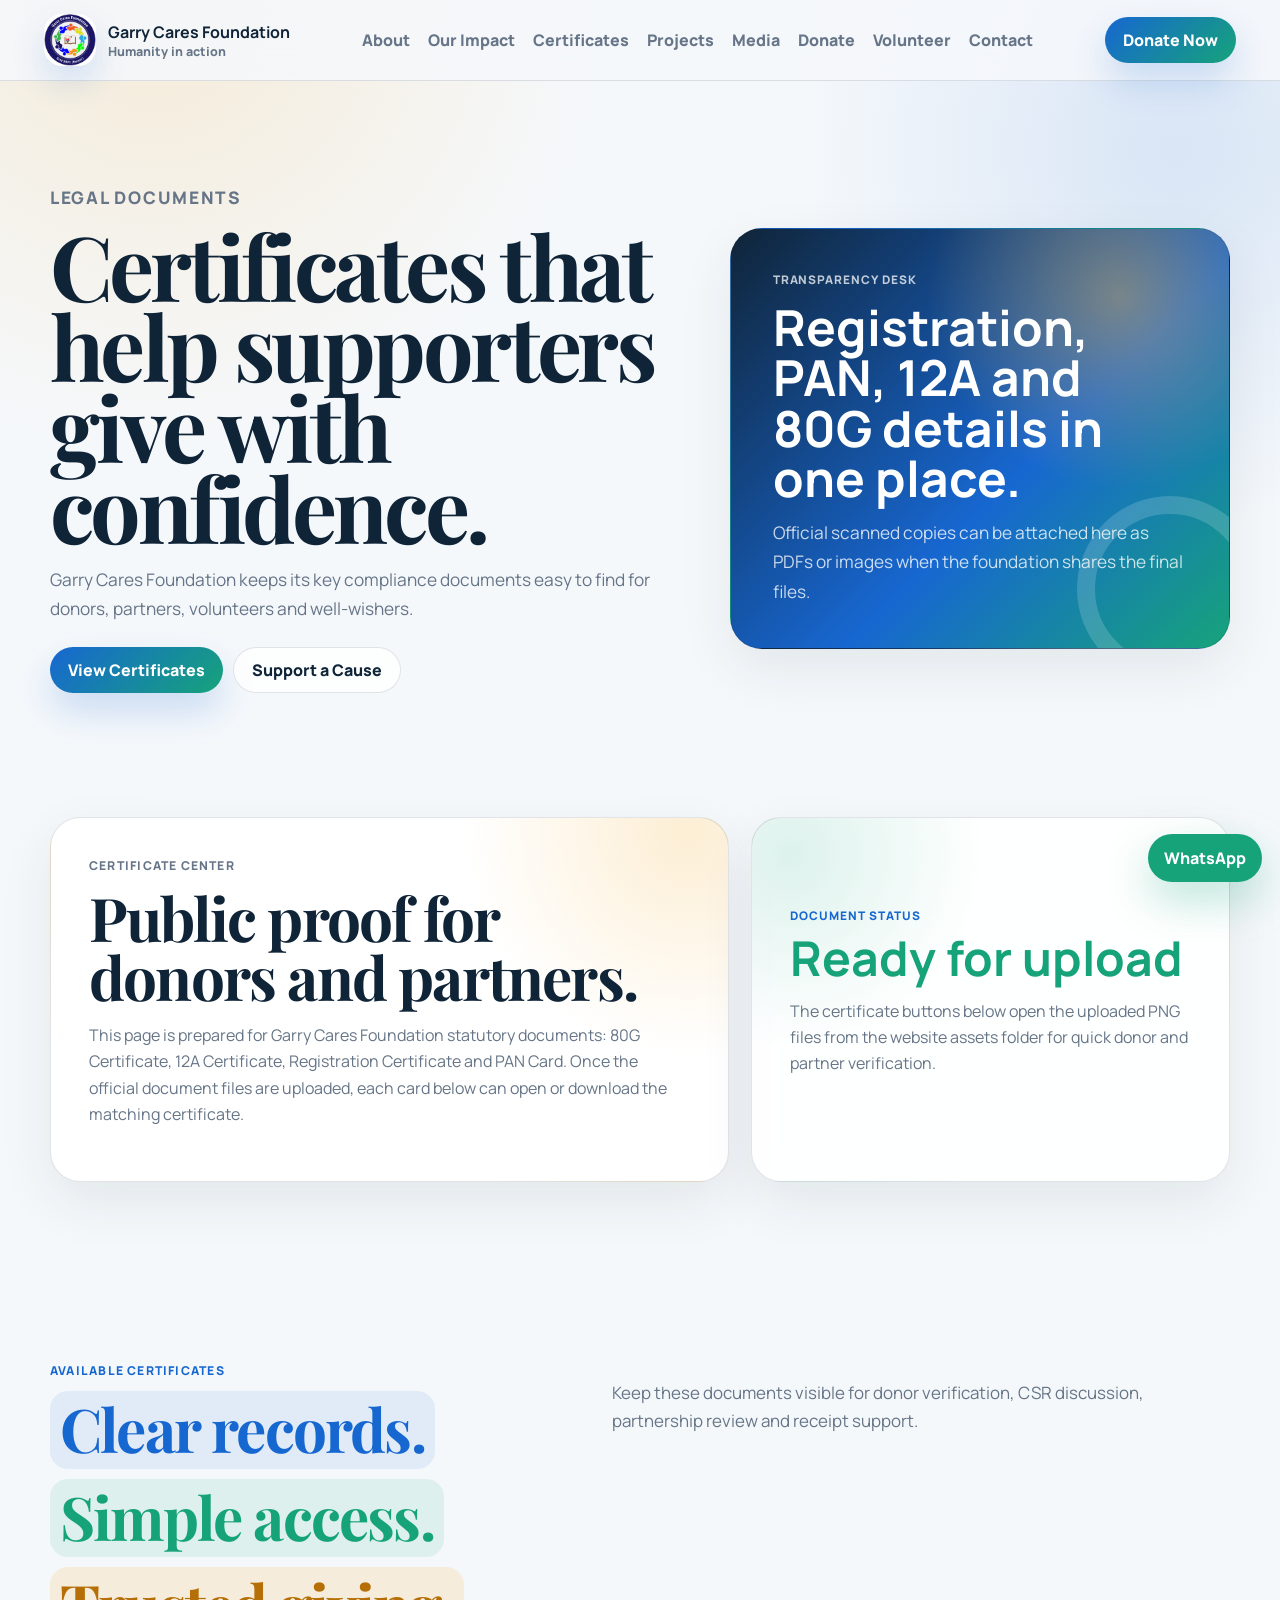
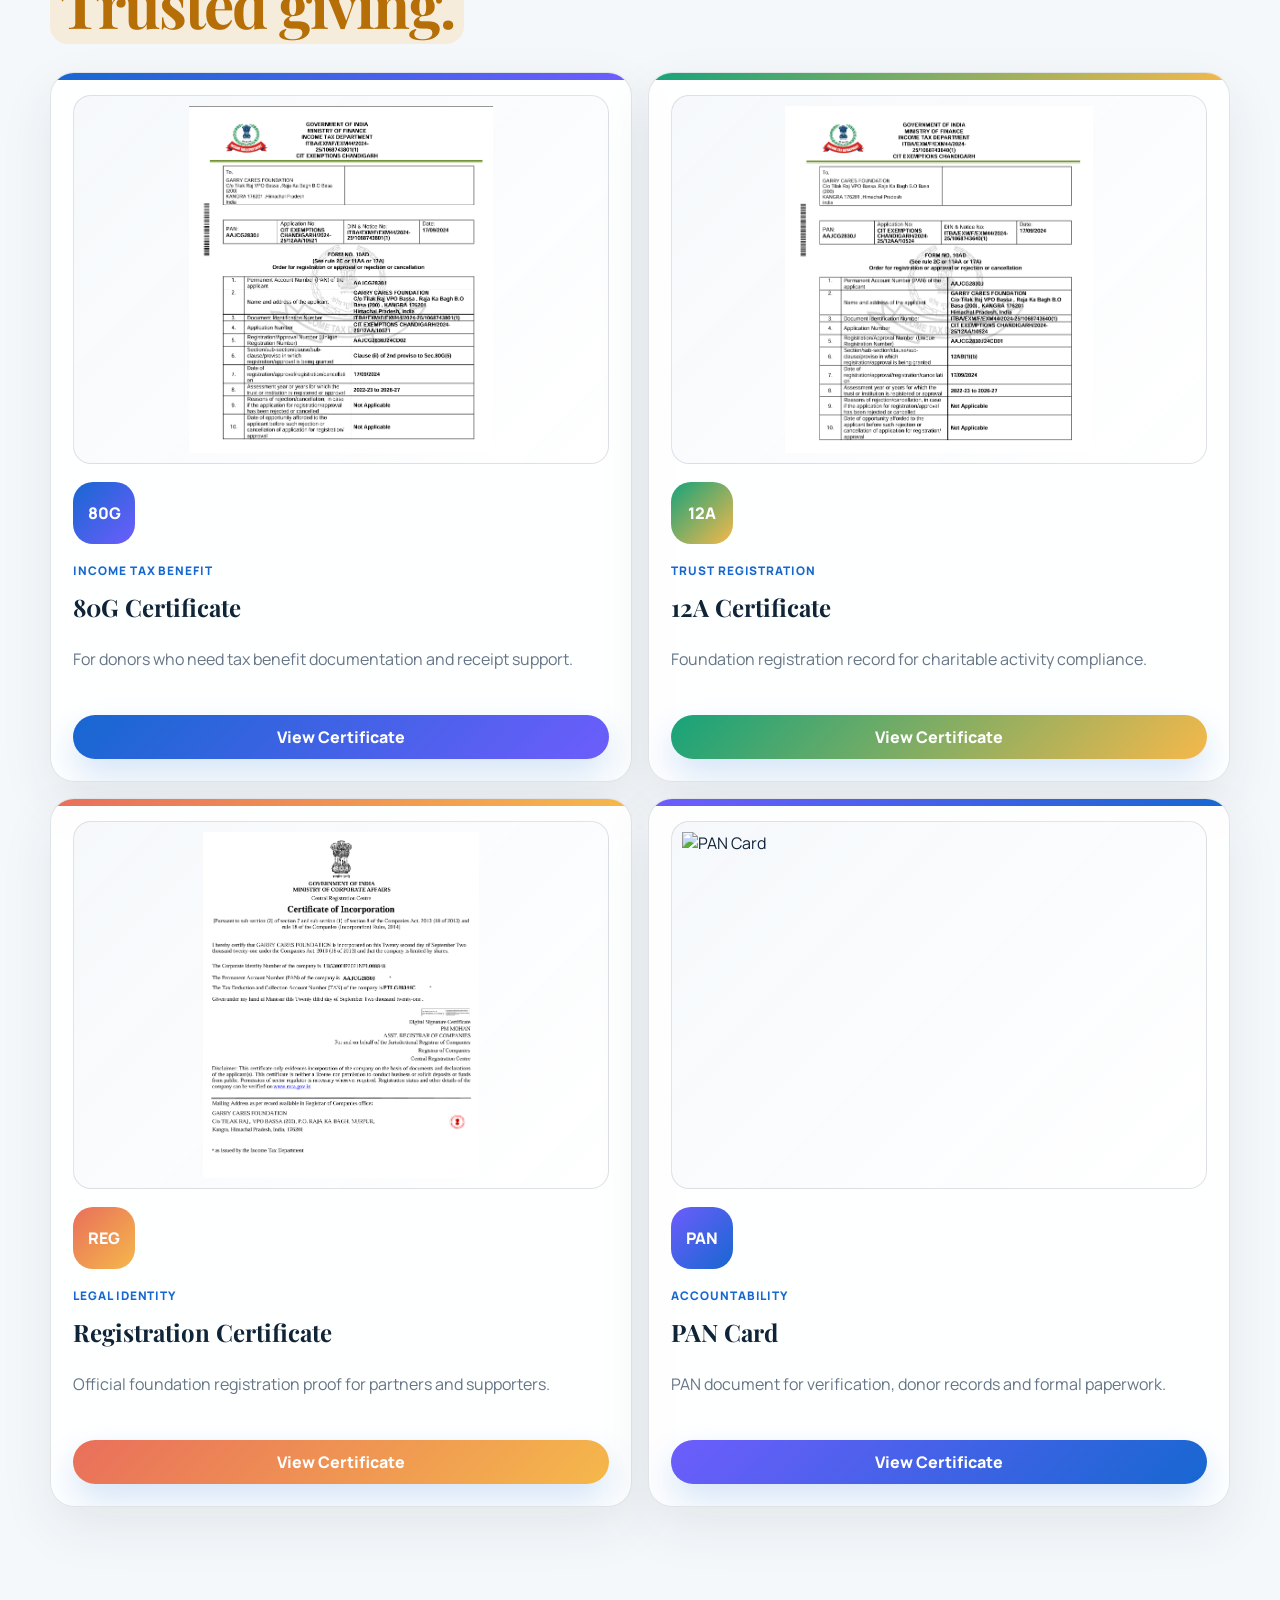
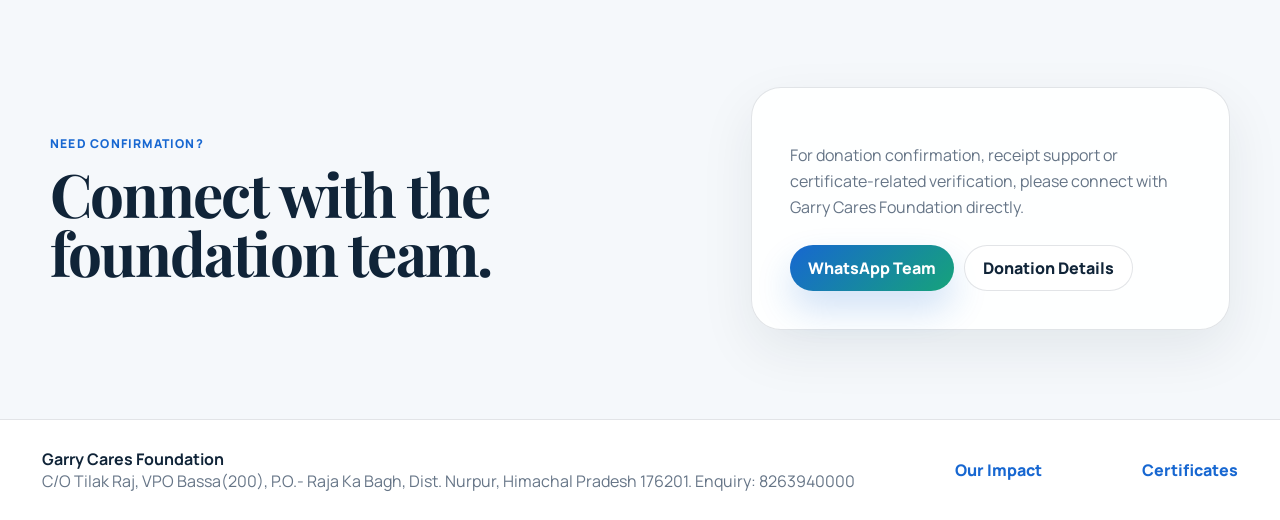
==== commit 717cfba9: "Update certificates.html" ====
--- a/certificates.html
+++ b/certificates.html
@@ -147,7 +147,7 @@
             <span>Accountability</span>
             <h3>PAN Card</h3>
             <p>PAN document for verification, donor records and formal paperwork.</p>
-            <a class="certificate-action" href="assets/pan%20card.png" target="_blank" rel="noopener noreferrer">View Certificate</a>
+            <a class="certificate-action" href="assets/pancard.png" target="_blank" rel="noopener noreferrer">View Certificate</a>
           </article>
         </div>
       </section>
--- a/styles.css
+++ b/styles.css
@@ -794,6 +794,254 @@
   font-weight: 900;
 }
 
+.certificates-hero {
+  display: grid;
+  grid-template-columns: minmax(0, 0.82fr) minmax(360px, 0.66fr);
+  gap: clamp(22px, 5vw, 58px);
+  align-items: center;
+  width: min(1180px, calc(100% - 32px));
+  margin: 0 auto;
+  padding: clamp(48px, 8vw, 104px) 0 34px;
+}
+
+.certificates-hero h1 {
+  font-size: clamp(3rem, 7vw, 6.2rem);
+}
+
+.certificates-hero p {
+  max-width: 720px;
+  color: var(--muted);
+  font-size: 1.08rem;
+  line-height: 1.7;
+}
+
+.certificate-trust-card,
+.certificate-intro-card,
+.certificate-note-card,
+.certificate-help-card,
+.certificate-card {
+  border: 1px solid var(--line);
+  background: rgba(255, 255, 255, 0.88);
+  box-shadow: 0 20px 54px rgba(16, 36, 56, 0.08);
+}
+
+.certificate-trust-card {
+  position: relative;
+  overflow: hidden;
+  border-radius: 32px;
+  color: #fff;
+  background:
+    radial-gradient(circle at 78% 16%, rgba(245, 184, 75, 0.44), transparent 12rem),
+    linear-gradient(135deg, #102438, #1767d1 58%, #16a37a);
+  padding: clamp(24px, 5vw, 42px);
+}
+
+.certificate-trust-card::after {
+  position: absolute;
+  right: -34px;
+  bottom: -34px;
+  width: 150px;
+  height: 150px;
+  border: 18px solid rgba(255, 255, 255, 0.16);
+  border-radius: 50%;
+  content: "";
+}
+
+.certificate-trust-card span,
+.certificate-note-card span,
+.certificate-card span {
+  display: block;
+  color: var(--blue);
+  font-size: 0.74rem;
+  font-weight: 900;
+  letter-spacing: 0.08em;
+  text-transform: uppercase;
+}
+
+.certificate-trust-card span {
+  color: rgba(255, 255, 255, 0.74);
+}
+
+.certificate-trust-card strong {
+  position: relative;
+  z-index: 1;
+  display: block;
+  margin: 14px 0;
+  font-size: clamp(2rem, 4vw, 3.1rem);
+  line-height: 1.02;
+}
+
+.certificate-trust-card p {
+  position: relative;
+  z-index: 1;
+  margin: 0;
+  color: rgba(255, 255, 255, 0.78);
+}
+
+.certificate-intro-section,
+.certificate-help-section {
+  display: grid;
+  grid-template-columns: minmax(0, 0.88fr) minmax(320px, 0.62fr);
+  gap: 22px;
+  align-items: stretch;
+}
+
+.certificate-intro-card,
+.certificate-note-card,
+.certificate-help-card {
+  border-radius: 30px;
+  padding: clamp(22px, 5vw, 38px);
+}
+
+.certificate-intro-card {
+  background:
+    radial-gradient(circle at 94% 4%, rgba(245, 184, 75, 0.24), transparent 14rem),
+    var(--paper);
+}
+
+.certificate-intro-card p,
+.certificate-note-card p,
+.certificate-help-card p {
+  color: var(--muted);
+  line-height: 1.65;
+}
+
+.certificate-note-card {
+  display: flex;
+  flex-direction: column;
+  justify-content: center;
+  background:
+    radial-gradient(circle at 8% 10%, rgba(22, 163, 122, 0.14), transparent 12rem),
+    rgba(255, 255, 255, 0.88);
+}
+
+.certificate-note-card strong {
+  display: block;
+  margin-top: 10px;
+  color: var(--green);
+  font-size: clamp(1.8rem, 4vw, 3rem);
+  line-height: 1;
+}
+
+.certificate-grid {
+  display: grid;
+  grid-template-columns: repeat(2, minmax(0, 1fr));
+  gap: 16px;
+  margin-top: 28px;
+}
+
+.certificate-card {
+  position: relative;
+  display: flex;
+  flex-direction: column;
+  overflow: hidden;
+  border-radius: var(--radius);
+  padding: 22px;
+  transition: transform 0.22s ease, box-shadow 0.22s ease, border-color 0.22s ease;
+}
+
+.certificate-card::before {
+  position: absolute;
+  inset: 0 0 auto;
+  height: 7px;
+  background: var(--certificate-accent, linear-gradient(90deg, var(--blue), var(--green)));
+  content: "";
+}
+
+.certificate-card:hover {
+  transform: translateY(-7px);
+  border-color: rgba(23, 103, 209, 0.24);
+  box-shadow: var(--shadow);
+}
+
+.certificate-icon {
+  display: grid;
+  width: 62px;
+  height: 62px;
+  margin: 18px 0;
+  place-items: center;
+  border-radius: 20px;
+  color: #fff;
+  background: var(--certificate-accent, linear-gradient(135deg, var(--blue), var(--green)));
+  font-weight: 900;
+}
+
+.certificate-card h3 {
+  margin-top: 12px;
+}
+
+.certificate-card p {
+  min-height: 52px;
+  color: var(--muted);
+  line-height: 1.58;
+}
+
+.certificate-preview {
+  display: block;
+  overflow: hidden;
+  width: 100%;
+  aspect-ratio: 16 / 11;
+  border: 1px solid rgba(16, 36, 56, 0.12);
+  border-radius: 18px;
+  background:
+    linear-gradient(135deg, rgba(245, 248, 251, 0.94), rgba(255, 255, 255, 0.96));
+}
+
+.certificate-preview img {
+  width: 100%;
+  height: 100%;
+  object-fit: contain;
+  padding: 10px;
+  transition: transform 0.24s ease;
+}
+
+.certificate-card:hover .certificate-preview img {
+  transform: scale(1.025);
+}
+
+.certificate-action {
+  display: inline-flex;
+  align-items: center;
+  justify-content: center;
+  width: 100%;
+  min-height: 44px;
+  margin-top: auto;
+  border: 0;
+  border-radius: 999px;
+  color: #fff;
+  background: var(--certificate-accent, linear-gradient(135deg, var(--blue), var(--green)));
+  font: inherit;
+  font-weight: 900;
+  box-shadow: 0 16px 34px rgba(23, 103, 209, 0.18);
+  transition: transform 0.2s ease, box-shadow 0.2s ease, filter 0.2s ease;
+}
+
+.certificate-action:hover {
+  transform: translateY(-2px);
+  box-shadow: 0 20px 44px rgba(23, 103, 209, 0.26);
+  filter: saturate(1.08);
+}
+
+.certificate-80g {
+  --certificate-accent: linear-gradient(135deg, #1767d1, #6d5dfc);
+}
+
+.certificate-12a {
+  --certificate-accent: linear-gradient(135deg, #16a37a, #f5b84b);
+}
+
+.certificate-registration {
+  --certificate-accent: linear-gradient(135deg, #e96f5b, #f5b84b);
+}
+
+.certificate-pan {
+  --certificate-accent: linear-gradient(135deg, #6d5dfc, #1767d1);
+}
+
+.certificate-help-section {
+  align-items: center;
+}
+
 .donate-hero {
   display: grid;
   grid-template-columns: minmax(0, 0.8fr) minmax(430px, 0.7fr);
@@ -1860,8 +2108,11 @@
   .donate-hero,
   .impact-hero,
   .media-hero,
+  .certificates-hero,
   .section-heading,
   .about-section,
+  .certificate-intro-section,
+  .certificate-help-section,
   .impact-report-heading,
   .impact-story-band,
   .story-feature-grid article,
@@ -1879,6 +2130,7 @@
   .stats-grid,
   .project-grid,
   .campaign-grid,
+  .certificate-grid,
   .media-proof-grid,
   .impact-metric-grid,
   .journey-grid,
@@ -1937,6 +2189,12 @@
   }
 
   .media-hero {
+    width: min(100% - 22px, 1180px);
+    grid-template-columns: 1fr;
+    padding-top: 34px;
+  }
+
+  .certificates-hero {
     width: min(100% - 22px, 1180px);
     grid-template-columns: 1fr;
     padding-top: 34px;
@@ -1977,6 +2235,7 @@
   .impact-metric-grid,
   .journey-grid,
   .proof-grid,
+  .certificate-grid,
   .transparency-grid {
     grid-template-columns: 1fr;
   }
@@ -2019,6 +2278,9 @@
   .tracker-section,
   .donate-section,
   .volunteer-section,
+  .certificate-intro-card,
+  .certificate-note-card,
+  .certificate-help-card,
   .bank-copy,
   .bank-card,
   .location-copy,
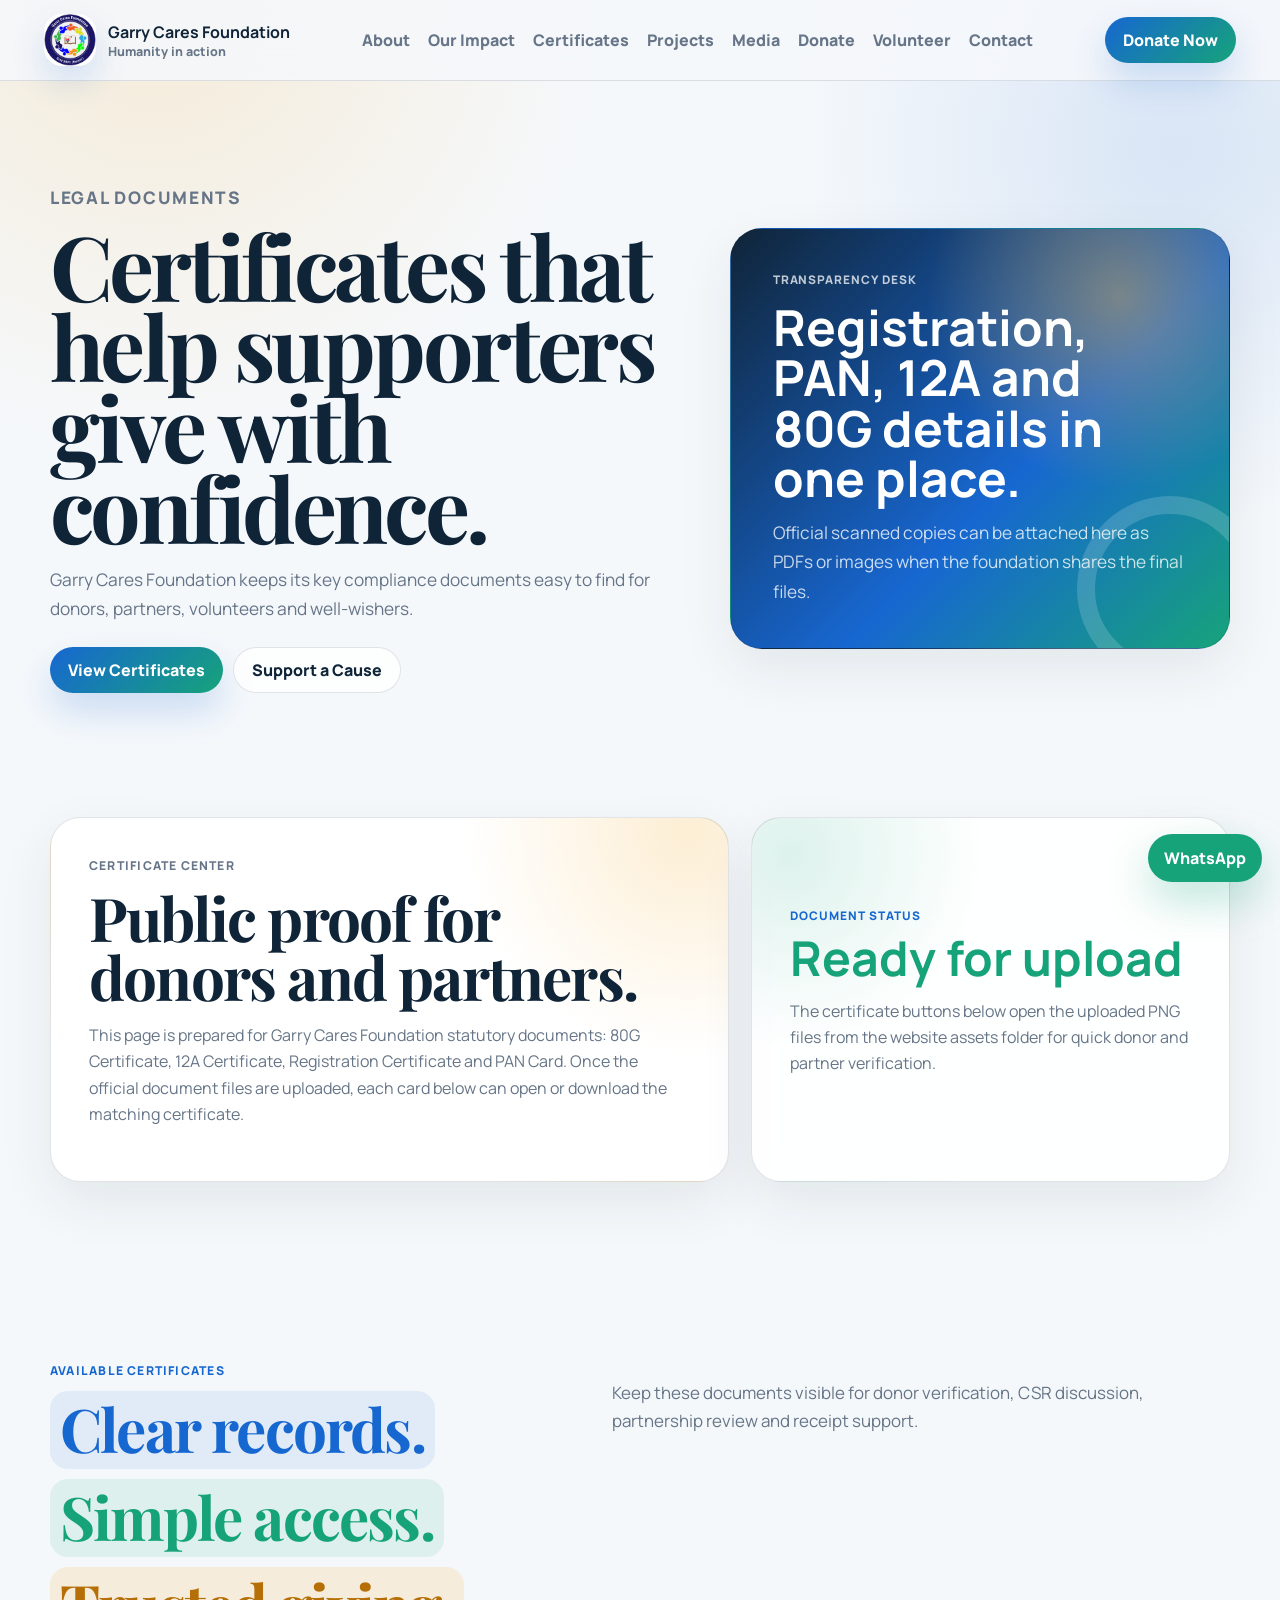
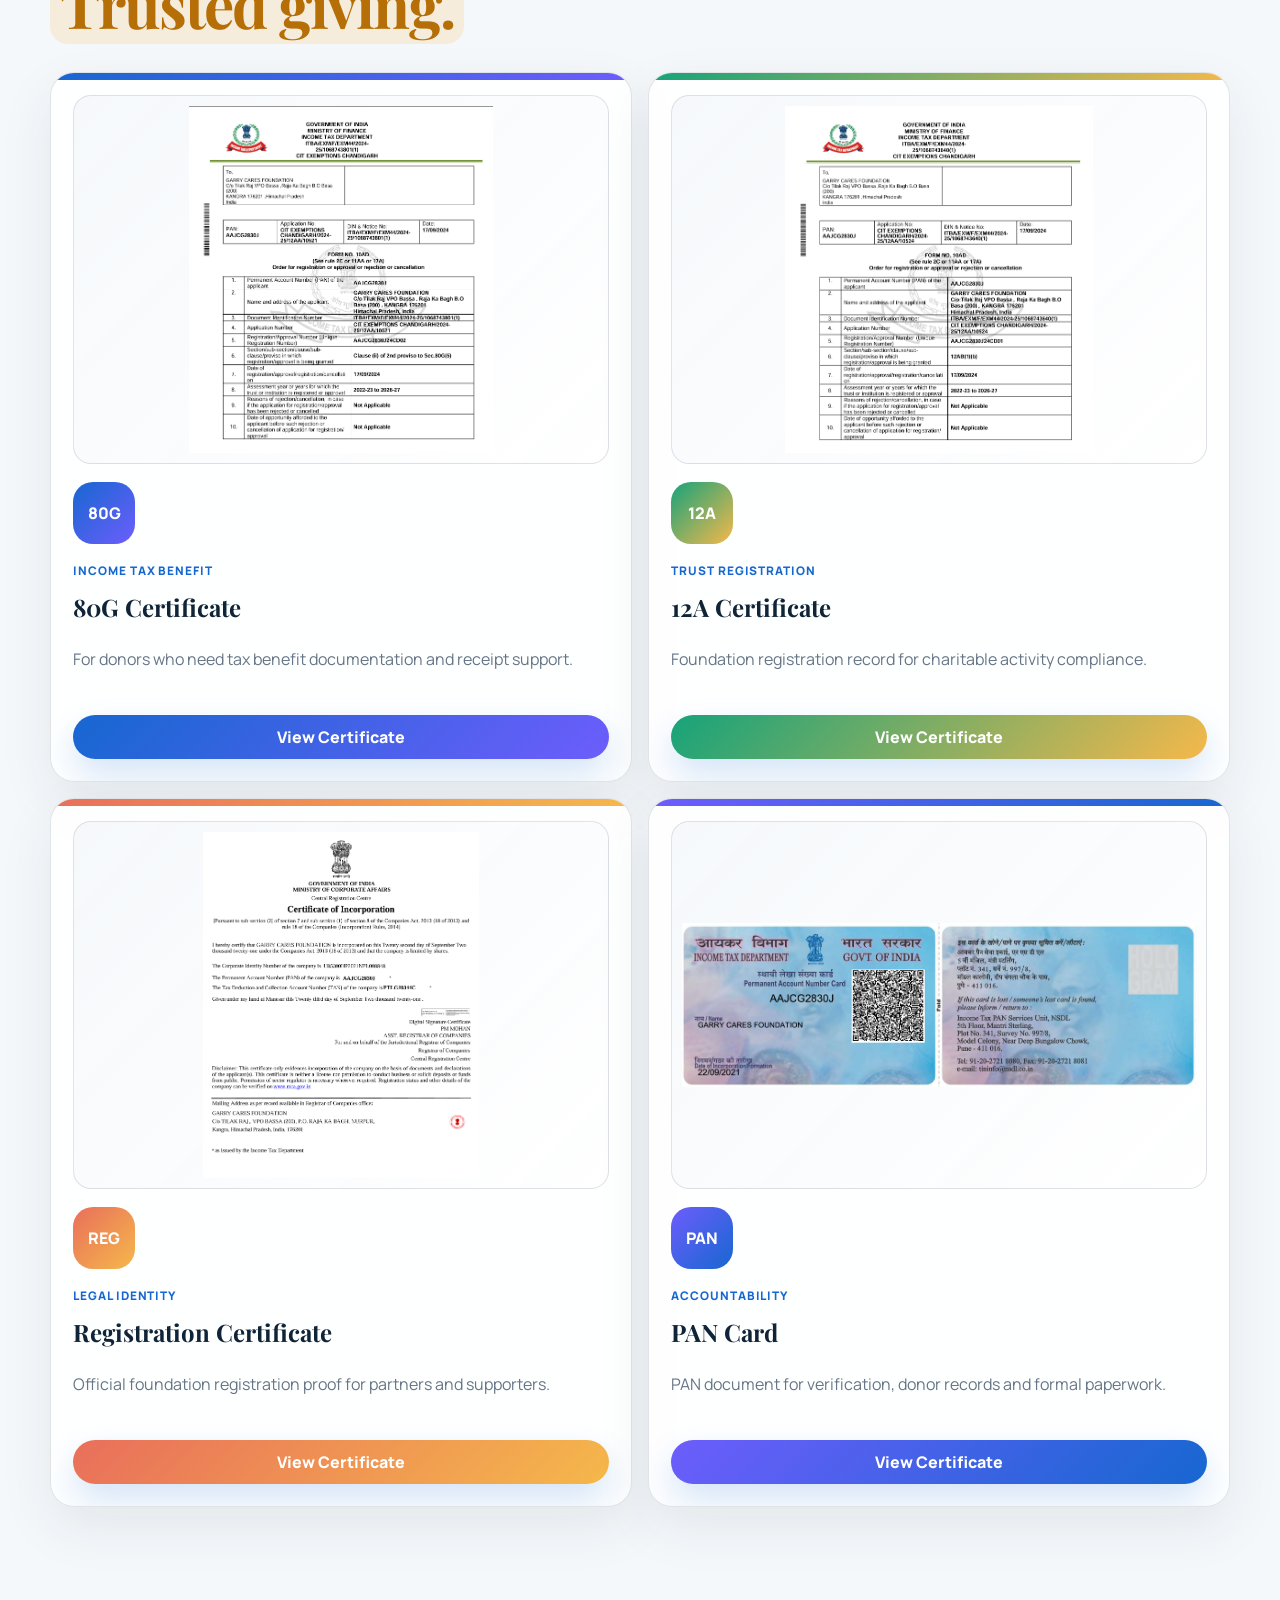
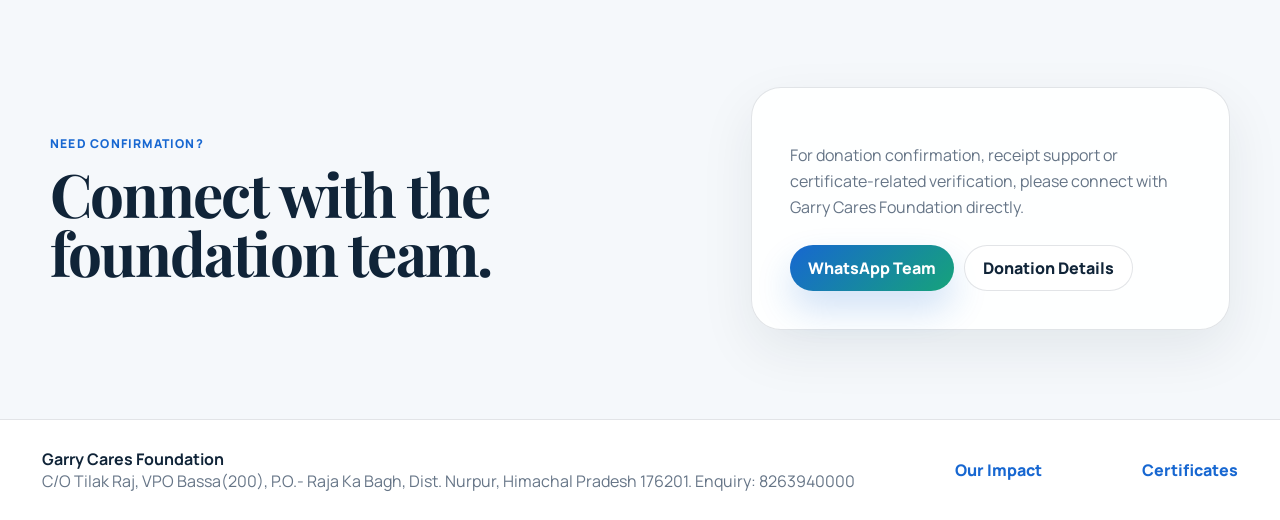
==== commit 81edc463: "Update certificates.html" ====
--- a/certificates.html
+++ b/certificates.html
@@ -141,7 +141,7 @@
           </article>
           <article class="certificate-card certificate-pan">
             <a class="certificate-preview" href="assets/pan%20card.png" target="_blank" rel="noopener noreferrer" aria-label="Open PAN Card">
-              <img src="assets/pan%20card.png" alt="PAN Card" />
+              <img src="assets/Pancard.png" alt="PAN Card" />
             </a>
             <div class="certificate-icon">PAN</div>
             <span>Accountability</span>
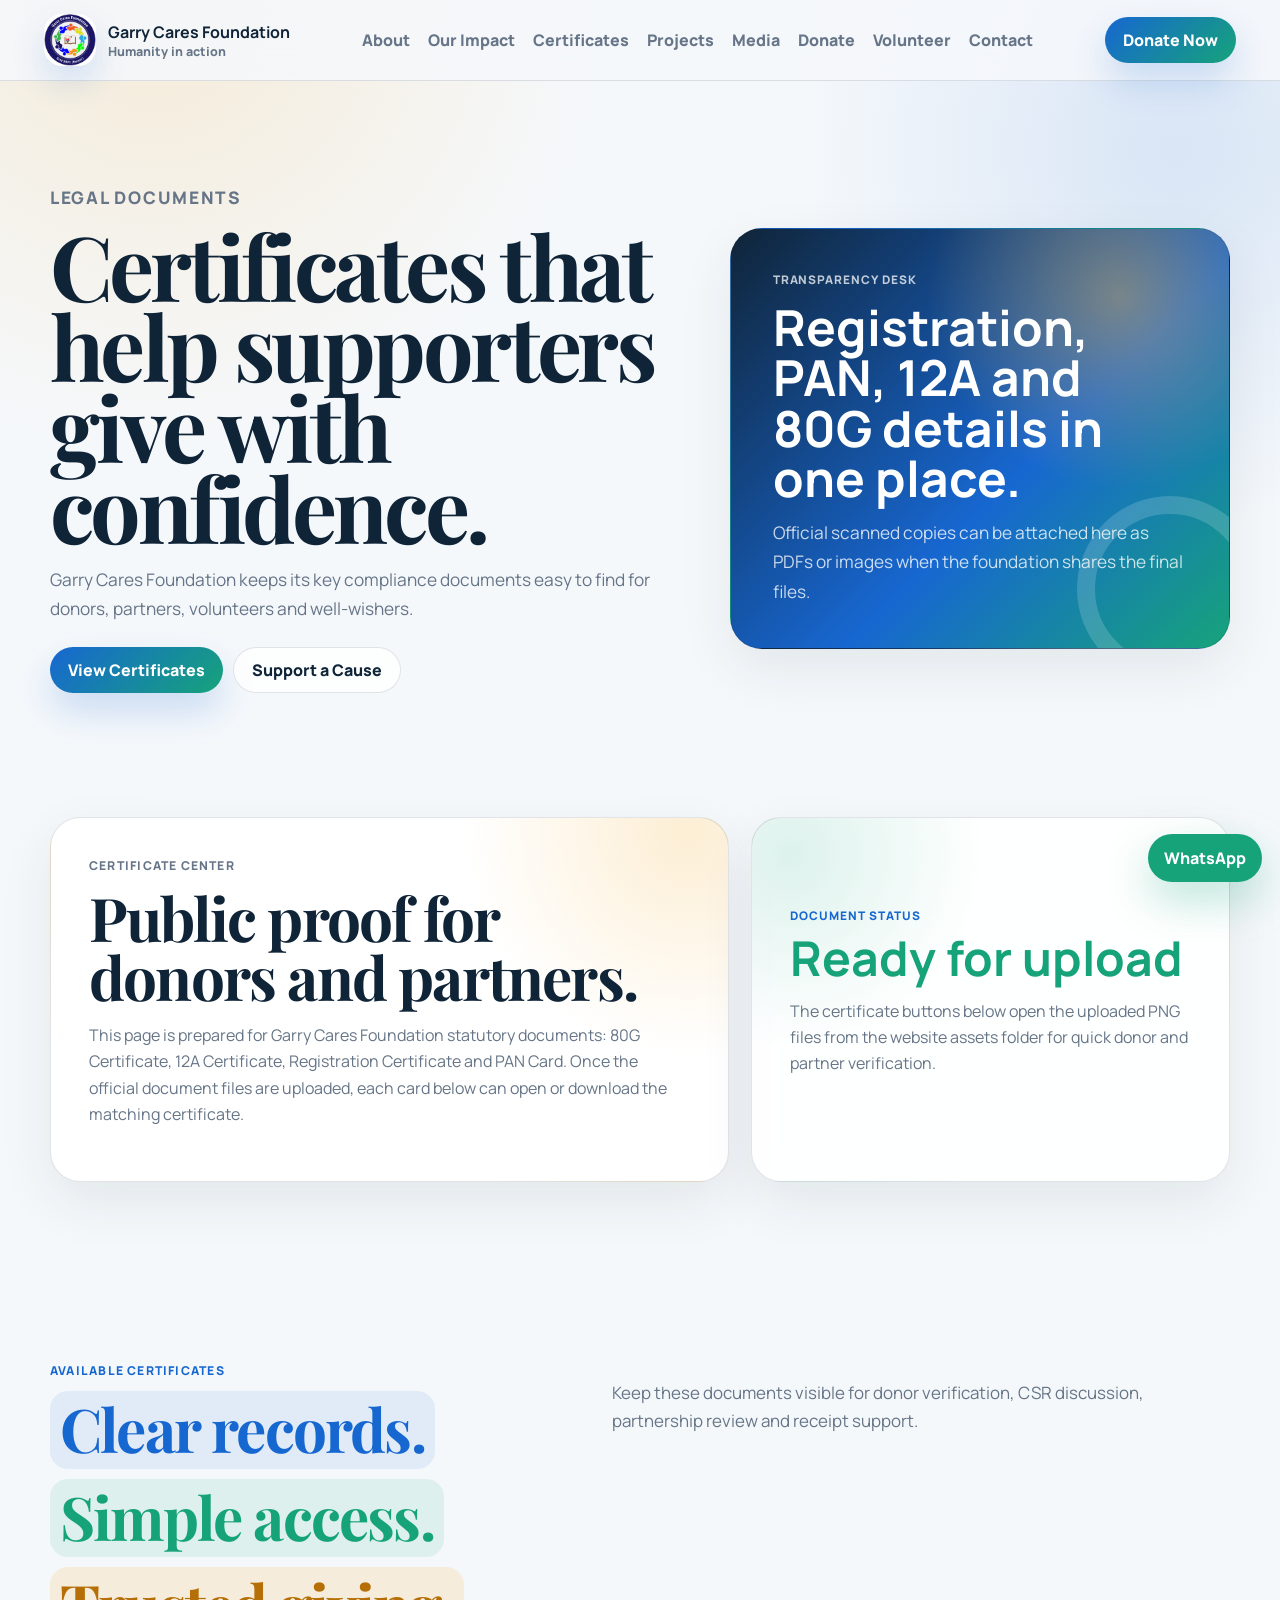
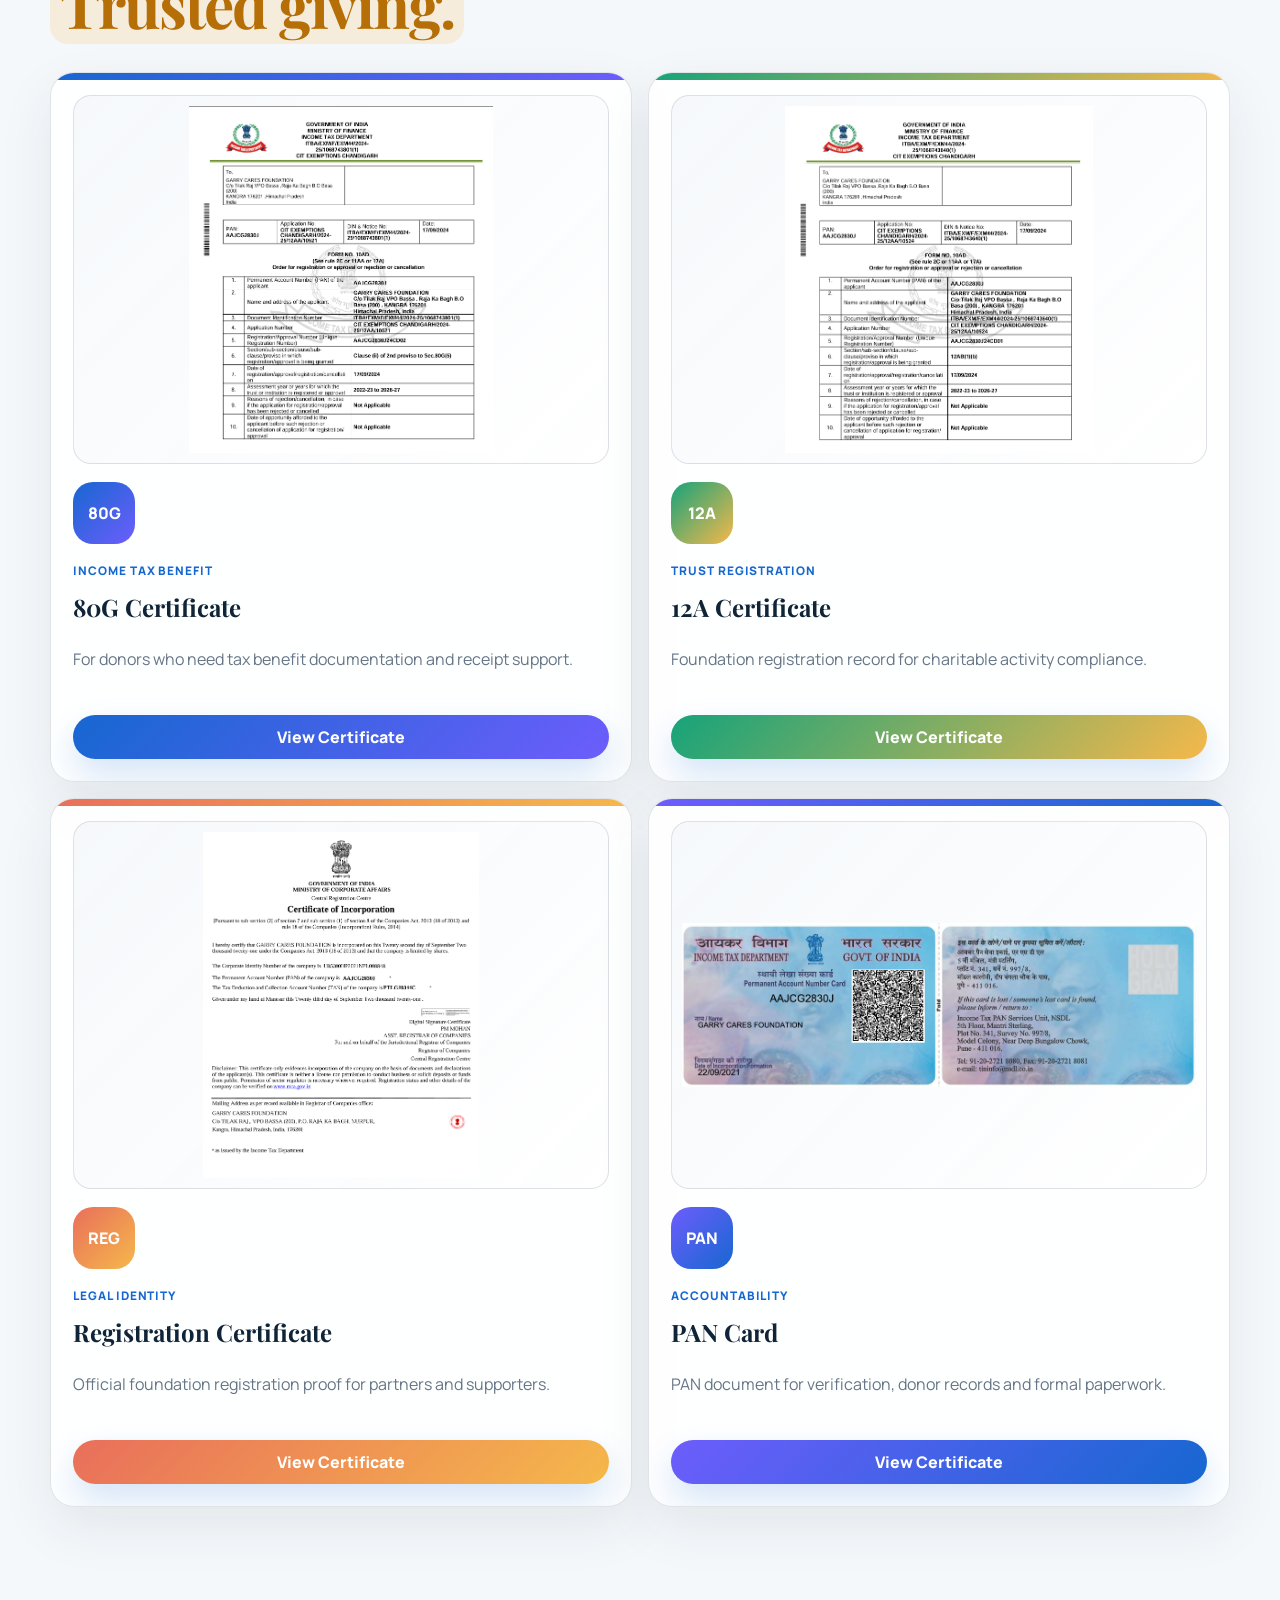
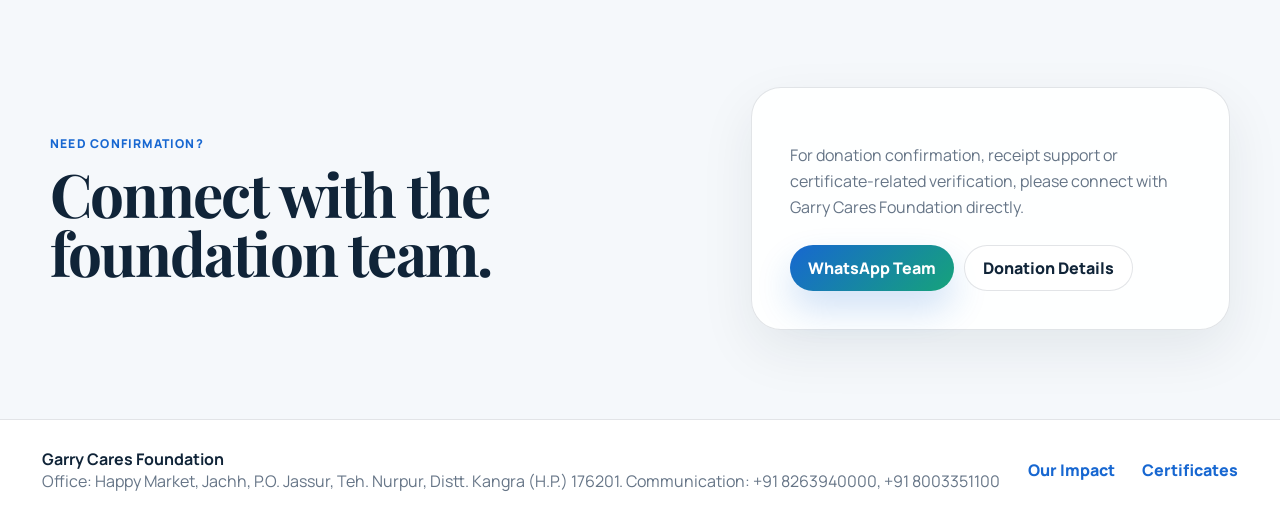
==== commit 3d8b52e6: "Update certificates.html" ====
--- a/certificates.html
+++ b/certificates.html
@@ -147,7 +147,7 @@
             <span>Accountability</span>
             <h3>PAN Card</h3>
             <p>PAN document for verification, donor records and formal paperwork.</p>
-            <a class="certificate-action" href="assets/pancard.png" target="_blank" rel="noopener noreferrer">View Certificate</a>
+            <a class="certificate-action" href="assets/pan%20card.png" target="_blank" rel="noopener noreferrer">View Certificate</a>
           </article>
         </div>
       </section>
@@ -175,7 +175,7 @@
     <footer class="site-footer">
       <div>
         <strong>Garry Cares Foundation</strong>
-        <span>C/O Tilak Raj, VPO Bassa(200), P.O.- Raja Ka Bagh, Dist. Nurpur, Himachal Pradesh 176201. Enquiry: 8263940000</span>
+        <span>Office: Happy Market, Jachh, P.O. Jassur, Teh. Nurpur, Distt. Kangra (H.P.) 176201. Communication: +91 8263940000, +91 8003351100</span>
       </div>
       <a href="impact.html">Our Impact</a>
       <a href="certificates.html">Certificates</a>
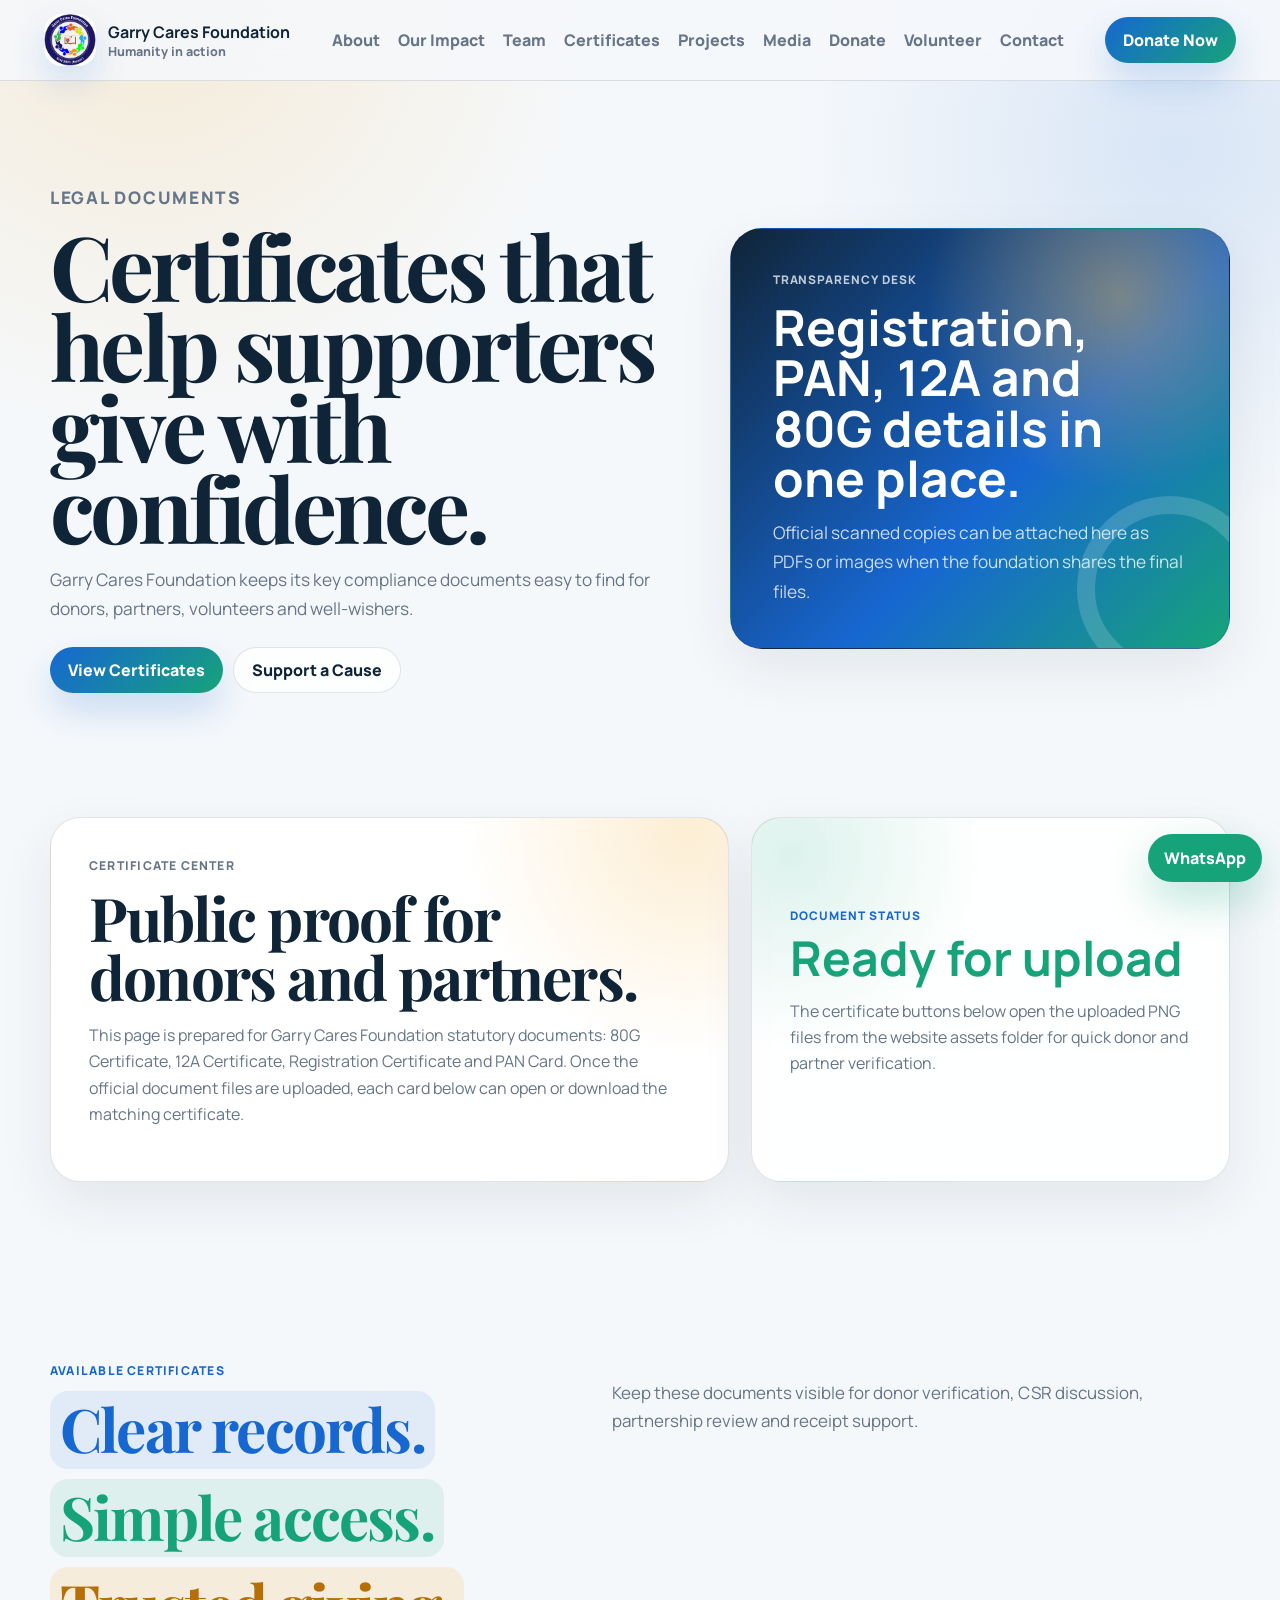
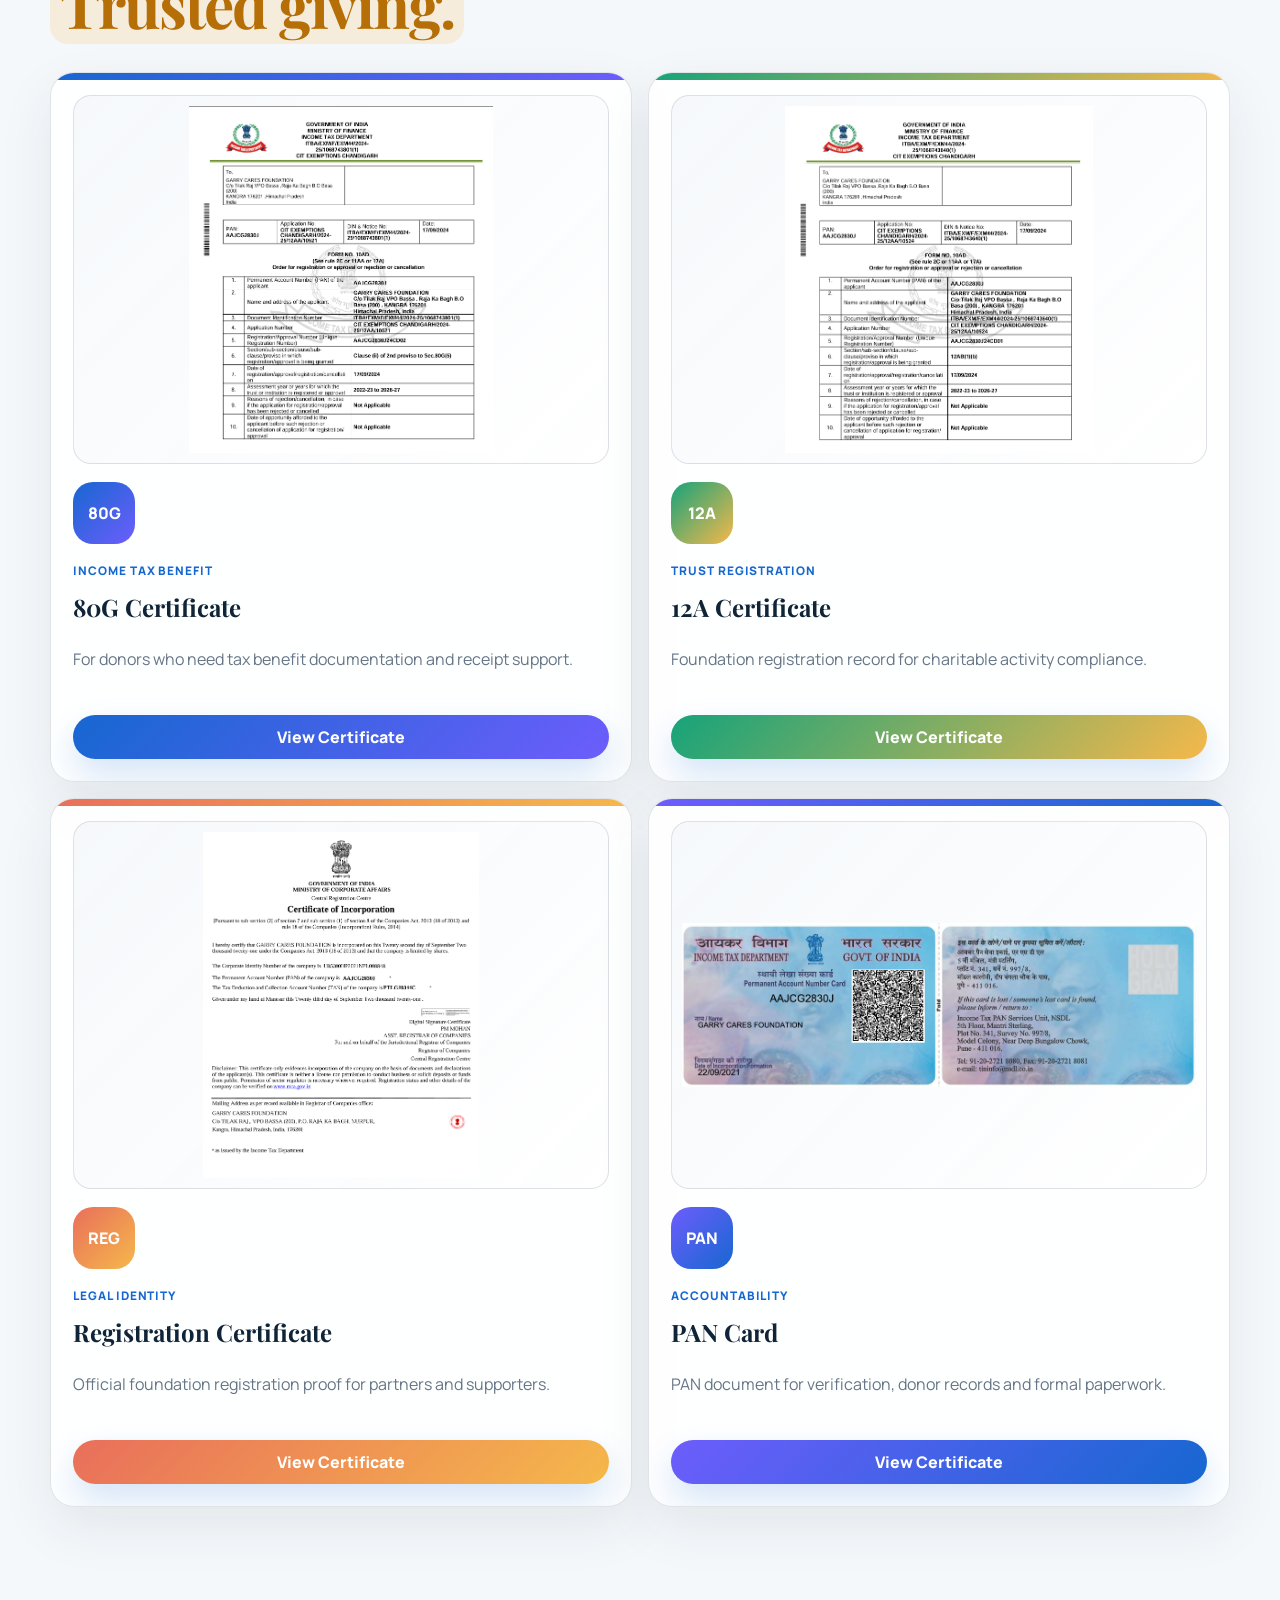
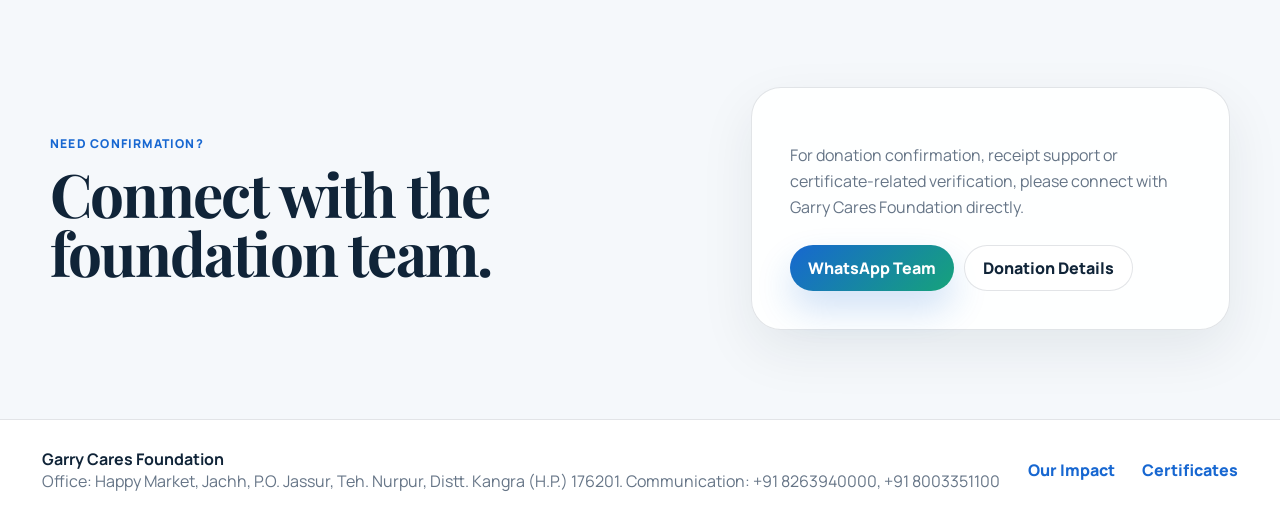
==== commit d4cc6e43: "Update certificates.html" ====
--- a/certificates.html
+++ b/certificates.html
@@ -25,6 +25,7 @@
       <nav class="desktop-nav" aria-label="Primary navigation">
         <a href="index.html#about">About</a>
         <a href="impact.html">Our Impact</a>
+        <a href="team.html">Team</a>
         <a href="certificates.html" aria-current="page">Certificates</a>
         <a href="index.html#projects">Projects</a>
         <a href="media.html">Media</a>
@@ -39,6 +40,7 @@
     <nav class="mobile-menu" aria-label="Mobile navigation" hidden>
       <a href="index.html#about">About</a>
       <a href="impact.html">Our Impact</a>
+      <a href="team.html">Team</a>
       <a href="certificates.html" aria-current="page">Certificates</a>
       <a href="index.html#projects">Projects</a>
       <a href="media.html">Media</a>
--- a/styles.css
+++ b/styles.css
@@ -639,6 +639,13 @@
   color: var(--blue);
   font-size: 1.4rem;
   font-weight: 900;
+}
+
+.donation-contact small {
+  margin-top: 4px;
+  color: var(--muted);
+  font-size: 0.78rem;
+  font-weight: 700;
 }
 
 .donation-calculator,
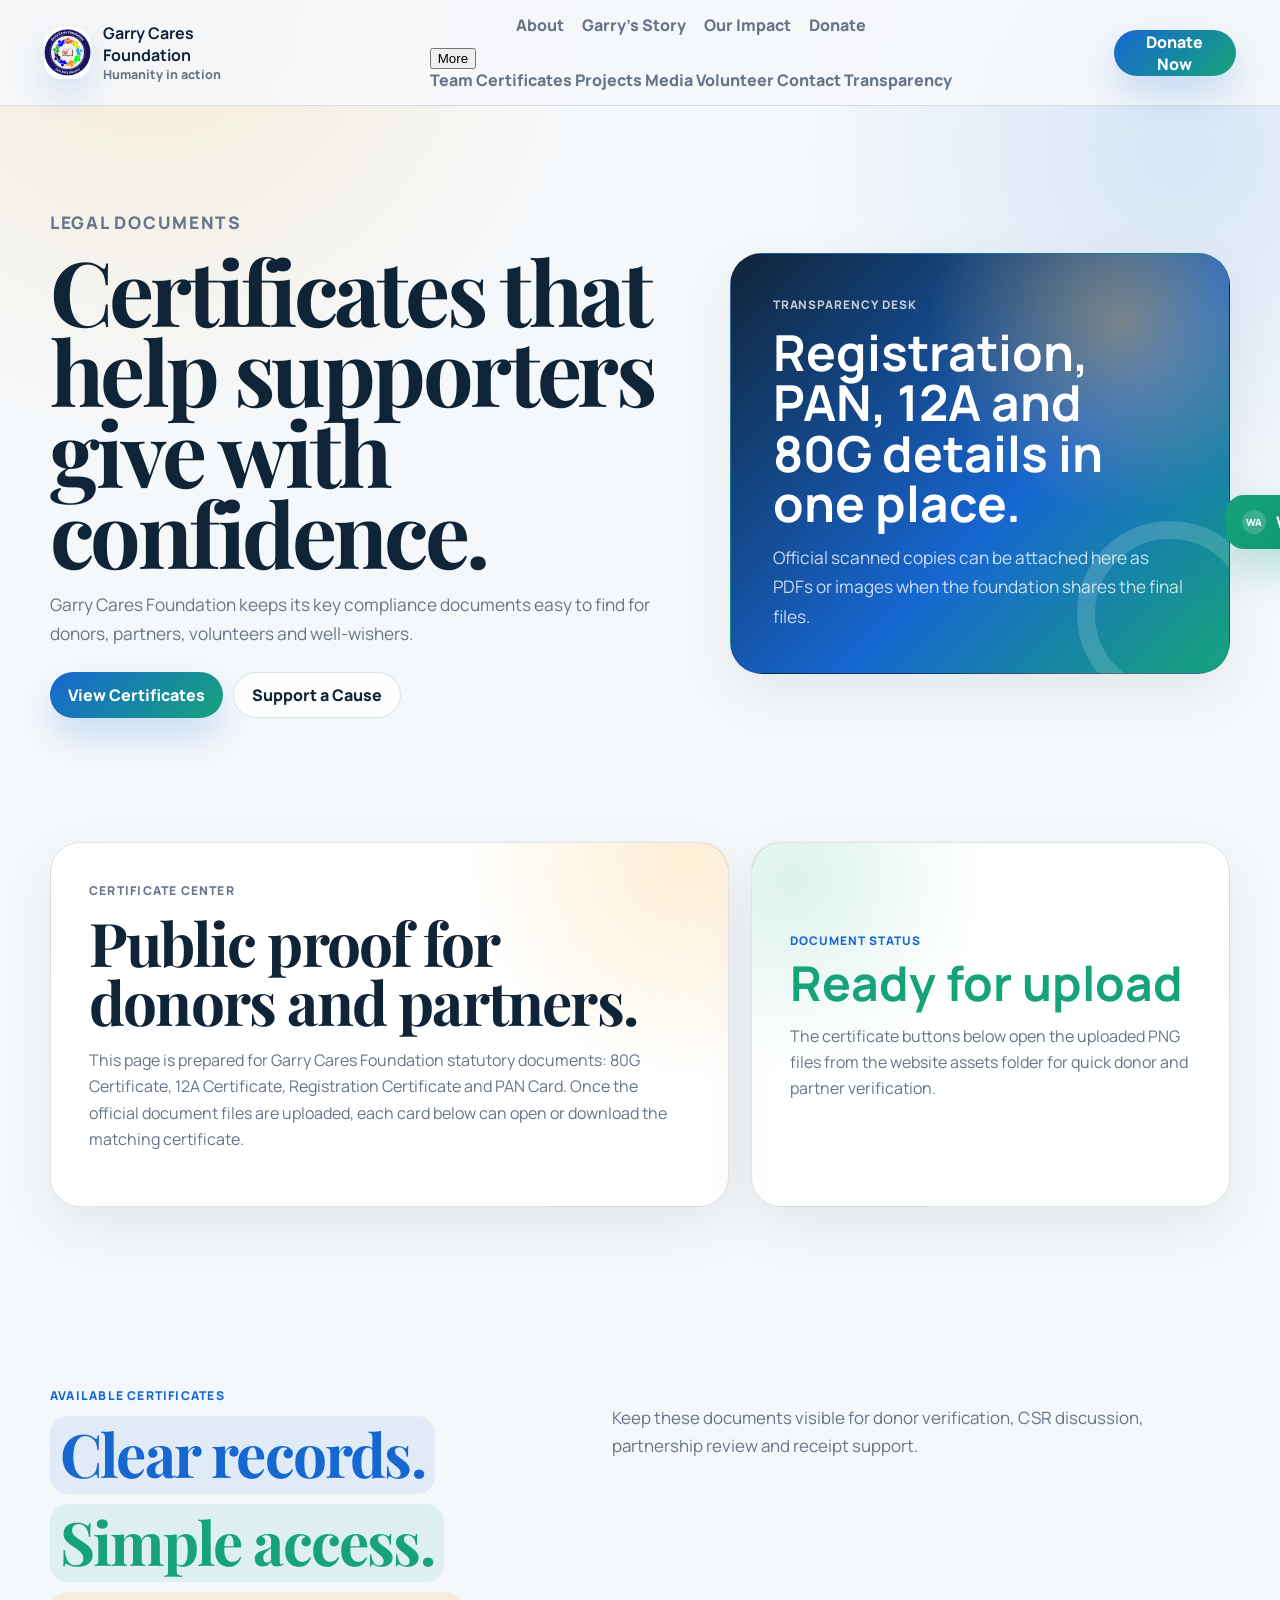
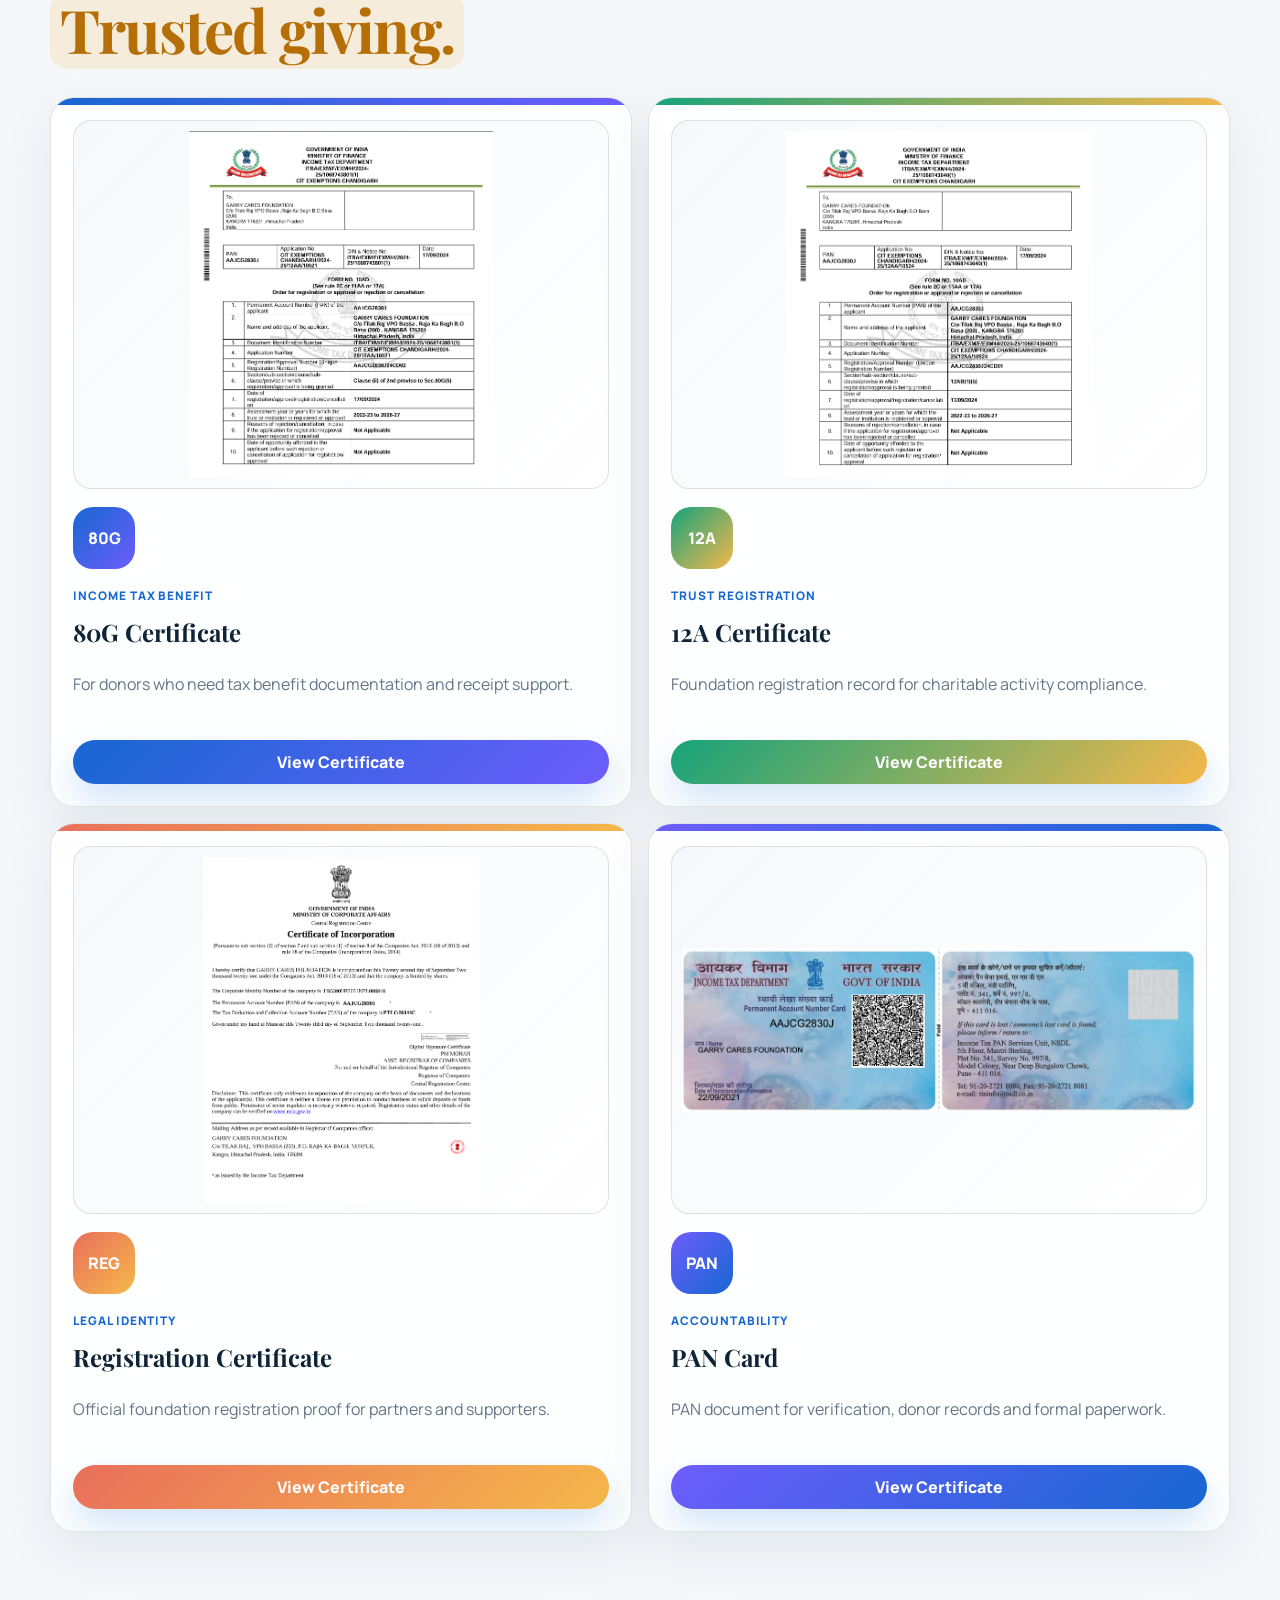
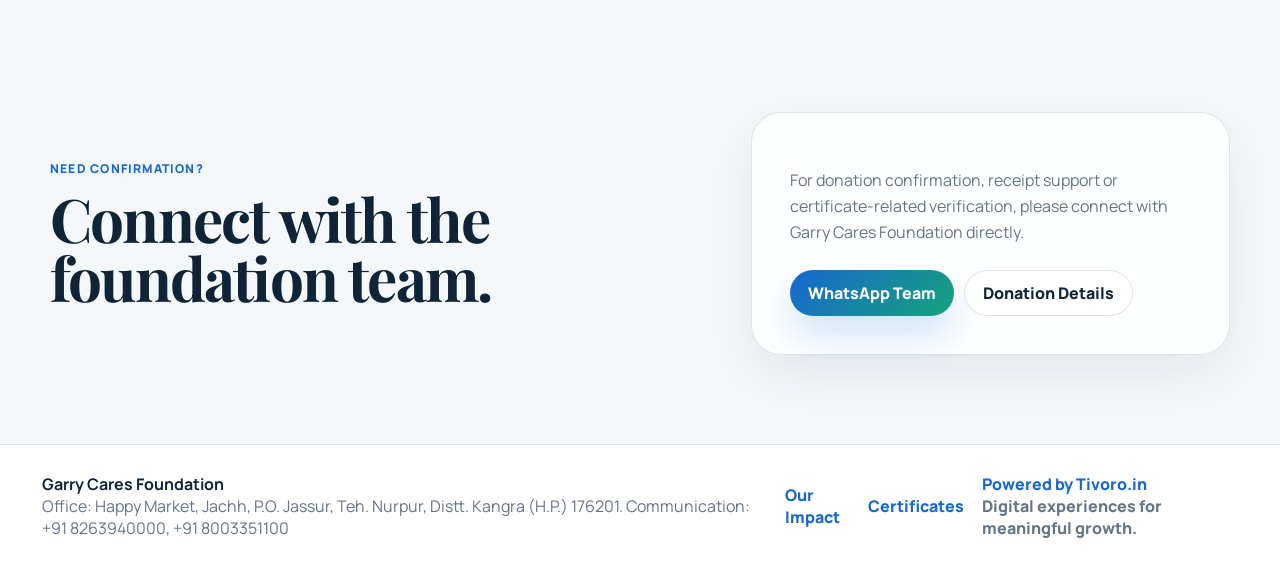
==== commit b5adbf52: "Update certificates.html" ====
--- a/certificates.html
+++ b/certificates.html
@@ -24,14 +24,21 @@
       </a>
       <nav class="desktop-nav" aria-label="Primary navigation">
         <a href="index.html#about">About</a>
+        <a href="garry-story.html">Garry's Story</a>
         <a href="impact.html">Our Impact</a>
-        <a href="team.html">Team</a>
-        <a href="certificates.html" aria-current="page">Certificates</a>
-        <a href="index.html#projects">Projects</a>
-        <a href="media.html">Media</a>
         <a href="donate.html">Donate</a>
-        <a href="index.html#volunteer">Volunteer</a>
-        <a href="index.html#contact">Contact</a>
+        <div class="nav-more">
+          <button class="nav-more-button" type="button" aria-haspopup="true">More</button>
+          <div class="nav-more-menu">
+            <a href="team.html">Team</a>
+            <a href="certificates.html" aria-current="page">Certificates</a>
+            <a href="index.html#projects">Projects</a>
+            <a href="media.html">Media</a>
+            <a href="index.html#volunteer">Volunteer</a>
+            <a href="index.html#contact">Contact</a>
+            <a href="index.html#transparency">Transparency</a>
+          </div>
+        </div>
       </nav>
       <a class="header-cta" href="donate.html">Donate Now</a>
       <button class="menu-button" type="button" aria-label="Open menu" aria-expanded="false"><span></span><span></span><span></span></button>
@@ -39,14 +46,17 @@
 
     <nav class="mobile-menu" aria-label="Mobile navigation" hidden>
       <a href="index.html#about">About</a>
+      <a href="garry-story.html">Garry's Story</a>
       <a href="impact.html">Our Impact</a>
+      <a href="donate.html">Donate</a>
+      <span class="mobile-menu-label">More</span>
       <a href="team.html">Team</a>
       <a href="certificates.html" aria-current="page">Certificates</a>
       <a href="index.html#projects">Projects</a>
       <a href="media.html">Media</a>
-      <a href="donate.html">Donate</a>
       <a href="index.html#volunteer">Volunteer</a>
       <a href="index.html#contact">Contact</a>
+      <a href="index.html#transparency">Transparency</a>
     </nav>
 
     <main>
@@ -181,6 +191,7 @@
       </div>
       <a href="impact.html">Our Impact</a>
       <a href="certificates.html">Certificates</a>
+      <a class="powered-by" href="https://www.tivoro.in/" target="_blank" rel="noopener noreferrer">Powered by Tivoro.in <span>Digital experiences for meaningful growth.</span></a>
     </footer>
 
     <script src="script.js"></script>
--- a/styles.css
+++ b/styles.css
@@ -767,14 +767,38 @@
 .whatsapp-float {
   position: fixed;
   z-index: 12;
-  right: 18px;
-  bottom: 18px;
+  top: 58%;
+  right: 0;
+  transform: translateX(calc(100% - 54px)) translateY(-50%);
+  display: inline-flex;
+  align-items: center;
+  gap: 10px;
+  min-height: 54px;
+  border-radius: 18px 0 0 18px;
+  color: #fff;
+  background: linear-gradient(135deg, #16a37a, #0c8f6a);
+  padding: 0 18px 0 16px;
+  font-weight: 900;
+  box-shadow: 0 18px 44px rgba(22, 163, 122, 0.3);
+  transition: transform 0.24s ease, box-shadow 0.24s ease;
+}
+
+.whatsapp-float::before {
+  display: grid;
+  width: 24px;
+  height: 24px;
+  place-items: center;
   border-radius: 999px;
-  color: #fff;
-  background: #16a37a;
-  padding: 13px 16px;
-  font-weight: 900;
-  box-shadow: 0 18px 44px rgba(22, 163, 122, 0.28);
+  background: rgba(255, 255, 255, 0.18);
+  content: "WA";
+  font-size: 0.62rem;
+  letter-spacing: 0.02em;
+}
+
+.whatsapp-float:hover,
+.whatsapp-float:focus-visible {
+  transform: translateX(0) translateY(-50%);
+  box-shadow: 0 22px 54px rgba(22, 163, 122, 0.38);
 }
 
 .site-footer {
@@ -1049,6 +1073,270 @@
   align-items: center;
 }
 
+.team-hero {
+  display: grid;
+  grid-template-columns: minmax(0, 0.95fr) minmax(320px, 0.55fr);
+  gap: clamp(18px, 4vw, 42px);
+  align-items: center;
+  width: min(1180px, calc(100% - 32px));
+  min-height: auto;
+  margin: 0 auto;
+  padding: clamp(34px, 6vw, 64px) 0 18px;
+}
+
+.team-hero h1 {
+  max-width: 850px;
+}
+
+.team-hero p {
+  max-width: 720px;
+  color: var(--muted);
+  font-size: 1rem;
+  line-height: 1.55;
+}
+
+.team-hero-card {
+  position: relative;
+  overflow: hidden;
+  border: 1px solid rgba(255, 255, 255, 0.48);
+  border-radius: 34px;
+  background:
+    radial-gradient(circle at 18% 18%, rgba(245, 184, 75, 0.34), transparent 12rem),
+    linear-gradient(135deg, #102438, #1767d1 55%, #16a37a);
+  padding: clamp(20px, 3vw, 28px);
+  color: #fff;
+  box-shadow: var(--shadow);
+}
+
+.team-hero-card::after {
+  position: absolute;
+  right: -46px;
+  bottom: -46px;
+  width: 150px;
+  height: 150px;
+  border: 1px solid rgba(255, 255, 255, 0.32);
+  border-radius: 999px;
+  content: "";
+}
+
+.team-hero-card span,
+.leader-copy span,
+.secretary-card span {
+  color: var(--gold);
+  font-size: 0.76rem;
+  font-weight: 900;
+  letter-spacing: 0.08em;
+  text-transform: uppercase;
+}
+
+.team-hero-card strong {
+  display: block;
+  margin: 10px 0;
+  font-size: clamp(1.35rem, 2.4vw, 1.8rem);
+  line-height: 1.08;
+}
+
+.team-hero-card p {
+  color: rgba(255, 255, 255, 0.78);
+}
+
+.leader-grid {
+  display: grid;
+  grid-template-columns: repeat(2, minmax(0, 1fr));
+  gap: 14px;
+  margin-top: 22px;
+}
+
+.leadership-section {
+  padding-top: 36px;
+  padding-bottom: 22px;
+}
+
+.leadership-section .section-heading {
+  grid-template-columns: minmax(0, 1fr);
+  gap: 12px;
+}
+
+.leadership-section .section-heading > p {
+  max-width: 640px;
+  margin: 0;
+}
+
+.leader-card,
+.secretary-card {
+  position: relative;
+  overflow: hidden;
+  border: 1px solid var(--line);
+  border-radius: 30px;
+  background: rgba(255, 255, 255, 0.86);
+  box-shadow: 0 22px 60px rgba(16, 36, 56, 0.1);
+  transition: transform 0.24s ease, box-shadow 0.24s ease;
+}
+
+.leader-card:hover,
+.secretary-card:hover,
+.core-team-grid article:hover {
+  transform: translateY(-7px);
+  box-shadow: var(--shadow);
+}
+
+.leader-card {
+  display: grid;
+  grid-template-columns: minmax(145px, 0.62fr) minmax(0, 1fr);
+  min-height: 235px;
+}
+
+.leader-card::before,
+.secretary-card::before,
+.core-team-grid article::before {
+  position: absolute;
+  inset: 0 0 auto;
+  height: 7px;
+  background: var(--team-accent, linear-gradient(90deg, var(--blue), var(--green)));
+  content: "";
+}
+
+.leader-card:nth-child(1) {
+  --team-accent: linear-gradient(90deg, #1767d1, #6d5dfc);
+}
+
+.leader-card:nth-child(2) {
+  --team-accent: linear-gradient(90deg, #16a37a, #f5b84b);
+}
+
+.leader-photo {
+  min-height: 100%;
+  background: #eaf5ff;
+}
+
+.leader-photo img {
+  height: 100%;
+  min-height: 235px;
+  object-fit: cover;
+}
+
+.leader-copy {
+  display: flex;
+  flex-direction: column;
+  justify-content: center;
+  padding: 20px;
+}
+
+.leader-copy h3,
+.secretary-card h3 {
+  margin: 8px 0;
+  font-size: clamp(1.45rem, 2.6vw, 2rem);
+}
+
+.leader-copy a {
+  display: inline-flex;
+  width: fit-content;
+  border-radius: 999px;
+  background: rgba(23, 103, 209, 0.09);
+  padding: 9px 12px;
+  color: var(--blue);
+  font-weight: 900;
+  font-size: 0.92rem;
+}
+
+.secretary-card {
+  grid-column: 1 / -1;
+  padding: 22px;
+  background:
+    radial-gradient(circle at 92% 10%, rgba(245, 184, 75, 0.24), transparent 16rem),
+    rgba(255, 255, 255, 0.9);
+}
+
+.secretary-card p {
+  max-width: 760px;
+  color: var(--muted);
+  line-height: 1.6;
+}
+
+.core-team-panel {
+  display: flex;
+  align-items: end;
+  justify-content: space-between;
+  gap: 18px;
+  border: 1px solid var(--line);
+  border-radius: 34px;
+  background:
+    radial-gradient(circle at 16% 10%, rgba(22, 163, 122, 0.16), transparent 18rem),
+    var(--paper);
+  padding: clamp(20px, 3vw, 28px);
+  box-shadow: var(--shadow);
+}
+
+.core-team-section {
+  padding-top: 24px;
+  padding-bottom: 34px;
+}
+
+.core-team-panel p {
+  max-width: 430px;
+  color: var(--muted);
+  line-height: 1.6;
+}
+
+.core-team-grid {
+  display: grid;
+  grid-template-columns: repeat(5, minmax(0, 1fr));
+  gap: 12px;
+  margin-top: 14px;
+}
+
+.core-team-grid article {
+  position: relative;
+  overflow: hidden;
+  display: grid;
+  gap: 10px;
+  min-height: 118px;
+  border: 1px solid var(--line);
+  border-radius: 24px;
+  background: rgba(255, 255, 255, 0.88);
+  padding: 18px;
+  box-shadow: 0 18px 48px rgba(16, 36, 56, 0.08);
+  transition: transform 0.24s ease, box-shadow 0.24s ease;
+}
+
+.core-team-grid article:nth-child(2n) {
+  --team-accent: linear-gradient(90deg, #16a37a, #f5b84b);
+}
+
+.core-team-grid article:nth-child(3n) {
+  --team-accent: linear-gradient(90deg, #e96f5b, #f5b84b);
+}
+
+.core-team-grid span {
+  display: grid;
+  width: 46px;
+  height: 46px;
+  place-items: center;
+  border-radius: 18px;
+  background: var(--team-accent, linear-gradient(135deg, var(--blue), var(--green)));
+  color: #fff;
+  font-weight: 900;
+}
+
+.core-team-grid strong {
+  align-self: end;
+  font-size: 1.08rem;
+}
+
+.team-cta-section {
+  display: flex;
+  align-items: center;
+  justify-content: space-between;
+  gap: 18px;
+  border: 1px solid var(--line);
+  border-radius: 34px;
+  background:
+    linear-gradient(135deg, rgba(23, 103, 209, 0.1), rgba(22, 163, 122, 0.1)),
+    var(--paper);
+  padding: clamp(20px, 4vw, 34px);
+  box-shadow: var(--shadow);
+}
+
 .donate-hero {
   display: grid;
   grid-template-columns: minmax(0, 0.8fr) minmax(430px, 0.7fr);
@@ -2116,6 +2404,7 @@
   .impact-hero,
   .media-hero,
   .certificates-hero,
+  .team-hero,
   .section-heading,
   .about-section,
   .certificate-intro-section,
@@ -2138,11 +2427,47 @@
   .project-grid,
   .campaign-grid,
   .certificate-grid,
+  .leader-grid,
   .media-proof-grid,
   .impact-metric-grid,
   .journey-grid,
-  .transparency-grid {
+  .transparency-grid,
+  .core-team-grid {
     grid-template-columns: 1fr 1fr;
+  }
+
+  .team-hero {
+    min-height: auto;
+    padding-top: 28px;
+  }
+
+  .team-hero-card {
+    border-radius: 26px;
+  }
+
+  .leadership-section {
+    padding-top: 28px;
+    padding-bottom: 14px;
+  }
+
+  .core-team-section {
+    padding-top: 14px;
+  }
+
+  .leader-card {
+    grid-template-columns: 150px minmax(0, 1fr);
+    min-height: 190px;
+    border-radius: 24px;
+  }
+
+  .leader-photo img {
+    min-height: 190px;
+  }
+
+  .core-team-panel,
+  .team-cta-section {
+    align-items: flex-start;
+    flex-direction: column;
   }
 
   .hero {
@@ -2207,8 +2532,35 @@
     padding-top: 34px;
   }
 
+  .team-hero {
+    width: min(100% - 22px, 1180px);
+    grid-template-columns: 1fr;
+    padding-top: 24px;
+    padding-bottom: 6px;
+  }
+
+  .leadership-section {
+    padding-top: 20px;
+    padding-bottom: 10px;
+  }
+
+  .leadership-section .section-heading {
+    gap: 8px;
+  }
+
+  .leader-grid {
+    margin-top: 14px;
+  }
+
+  .core-team-section {
+    padding-top: 10px;
+    padding-bottom: 24px;
+  }
+
   .impact-cta-section,
-  .media-slider-heading {
+  .media-slider-heading,
+  .core-team-panel,
+  .team-cta-section {
     align-items: flex-start;
     flex-direction: column;
   }
@@ -2243,8 +2595,50 @@
   .journey-grid,
   .proof-grid,
   .certificate-grid,
+  .leader-grid,
+  .core-team-grid,
   .transparency-grid {
     grid-template-columns: 1fr;
+  }
+
+  .leader-card {
+    grid-template-columns: 1fr;
+    min-height: 0;
+  }
+
+  .leader-photo img {
+    height: 220px;
+    min-height: 220px;
+    object-position: top center;
+  }
+
+  .leader-copy {
+    padding: 16px;
+  }
+
+  .leader-copy h3,
+  .secretary-card h3 {
+    font-size: 1.55rem;
+  }
+
+  .team-hero p,
+  .core-team-panel p,
+  .secretary-card p {
+    font-size: 0.94rem;
+    line-height: 1.5;
+  }
+
+  .core-team-grid article {
+    min-height: auto;
+    grid-template-columns: auto 1fr;
+    align-items: center;
+    padding: 14px;
+  }
+
+  .core-team-grid span {
+    width: 40px;
+    height: 40px;
+    border-radius: 14px;
   }
 
   .campaign-card {
@@ -2288,6 +2682,10 @@
   .certificate-intro-card,
   .certificate-note-card,
   .certificate-help-card,
+  .team-hero-card,
+  .secretary-card,
+  .core-team-panel,
+  .team-cta-section,
   .bank-copy,
   .bank-card,
   .location-copy,
@@ -2333,9 +2731,24 @@
     width: 100%;
   }
 
+  .whatsapp-float {
+    top: 64%;
+    min-height: 48px;
+    border-radius: 16px 0 0 16px;
+    padding: 0 14px 0 12px;
+    font-size: 0.86rem;
+    transform: translateX(calc(100% - 48px)) translateY(-50%);
+  }
+
+  .whatsapp-float::before {
+    width: 22px;
+    height: 22px;
+    font-size: 0.58rem;
+  }
+
   .site-footer {
     align-items: flex-start;
     flex-direction: column;
-    padding-bottom: 82px;
-  }
-}
+    padding-bottom: 28px;
+  }
+}
